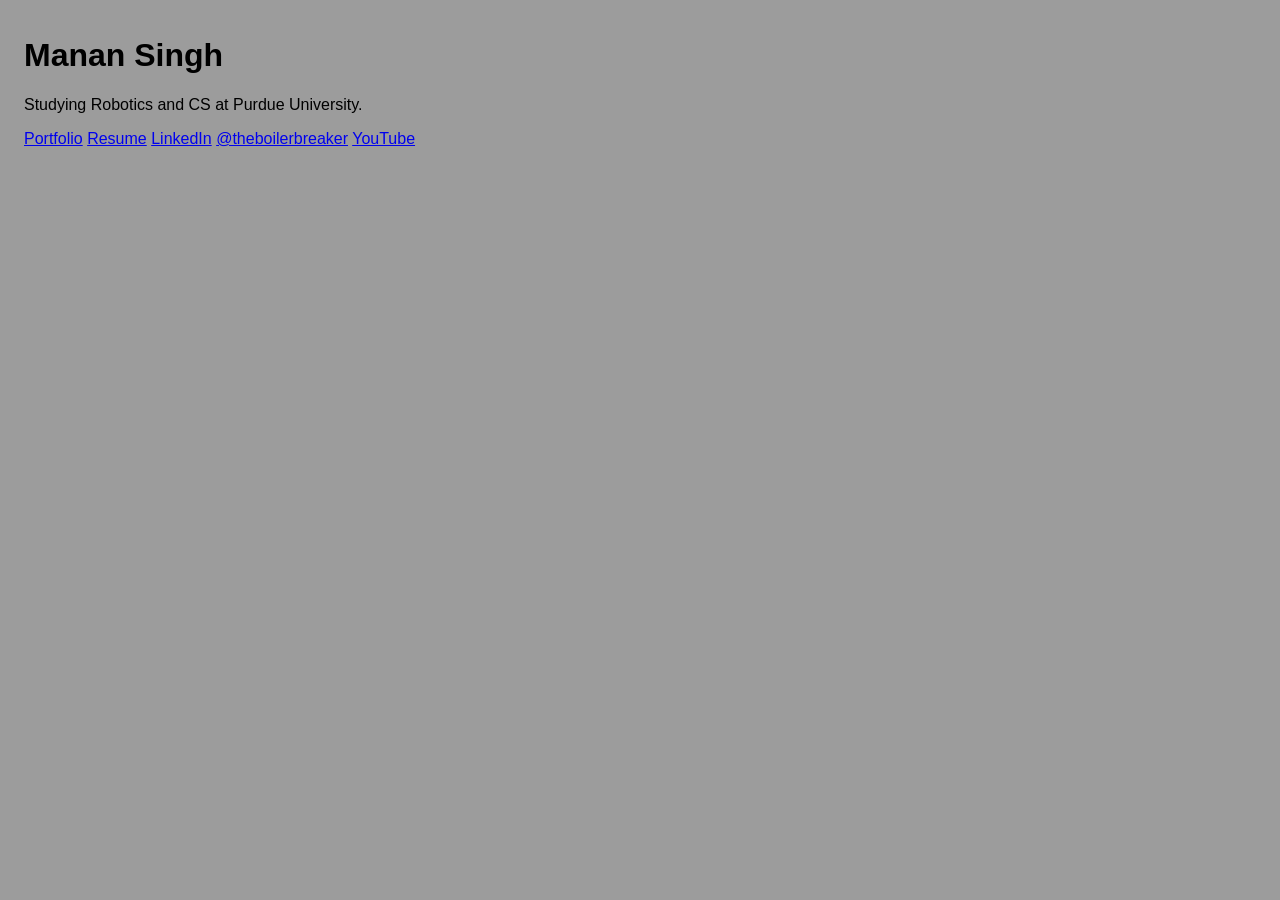
==== index.html @ 8501125b "add portfolio and resume" ====
<!DOCTYPE html>
<html>
<head>
    <link rel="stylesheet" href="styles.css">
</head>
<body>
 
<div class="pm-padding">
<h1>Manan Singh</h1>
<p>Studying Robotics and CS at Purdue University.</p>

<div>
    <a href="/files/portfolio.pdf">Portfolio</a>
    <a href="/files/resume.pdf">Resume</a>
    <a href="https://www.linkedin.com/in/manansingh18">LinkedIn</a>
    <a href="https://www.instagram.com/theboilerbreaker/">@theboilerbreaker</a>
    <a href="https://www.youtube.com/@phenom4n4n">YouTube</a>
</div>
</div>

</body>
</html>
---- styles.css ----
body{font-family: Verdana, Geneva, Tahoma, sans-serif; background-color: #9c9c9c;}
.pm-top{position:fixed;width:100%;z-index:1;top:0}
.pm-right{float: right!important;}
.pm-bar{width:100%;overflow:hidden}.pm-center .pm-bar{display:inline-block;width:auto}
.pm-bar .pm-bar-item{padding:8px 16px;float:left;width:auto;border:none;display:block;outline:0}
.pm-bar .pm-dropdown-hover,.pm-bar .pm-dropdown-click{position:static;float:left}
.pm-bar .pm-button{white-space:normal}
.pm-bar-block .pm-bar-item{width:100%;display:block;padding:8px 16px;text-align:left;border:none;white-space:normal;float:none;outline:0}
.pm-bar-block.pm-center .pm-bar-item{text-align:center}.pm-block{display:block;width:100%}
.pm-dark-gray{background-color: #515151}
.pm-padding-small{padding:4px 8px!important}.pm-padding{padding:8px 16px!important}.pm-padding-large{padding:12px 24px!important}
.pm-card,.pm-card-2{box-shadow:0 2px 5px 0 rgba(0,0,0,0.16),0 2px 10px 0 rgba(0,0,0,0.12)}
.pm-hide-small{display:none!important}.pm-mobile{display:block;width:100%!important}.pm-bar-item.pm-mobile,.pm-dropdown-hover.pm-mobile,.pm-dropdown-click.pm-mobile{text-align:center}
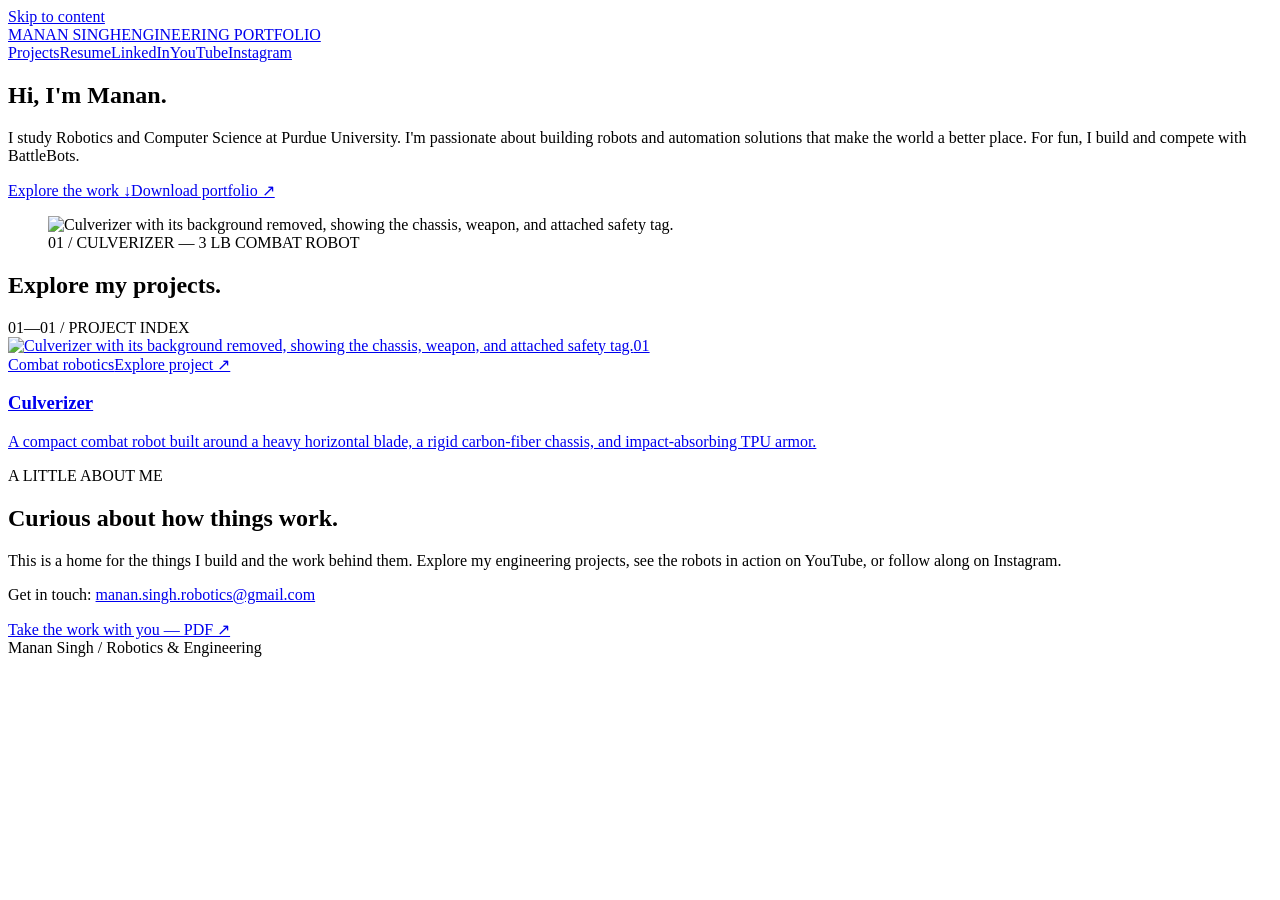
==== commit f1be6772: "update" ====
--- a/index.html
+++ b/index.html
@@ -1,22 +1 @@
-<!DOCTYPE html>
-<html>
-<head>
-    <link rel="stylesheet" href="styles.css">
-</head>
-<body>
- 
-<div class="pm-padding">
-<h1>Manan Singh</h1>
-<p>Studying Robotics and CS at Purdue University.</p>
-
-<div>
-    <a href="/files/portfolio.pdf">Portfolio</a>
-    <a href="/files/resume.pdf">Resume</a>
-    <a href="https://www.linkedin.com/in/manansingh18">LinkedIn</a>
-    <a href="https://www.instagram.com/theboilerbreaker/">@theboilerbreaker</a>
-    <a href="https://www.youtube.com/@phenom4n4n">YouTube</a>
-</div>
-</div>
-
-</body>
-</html>
+<!doctype html><html lang="en"><head><meta charset="utf-8"><meta name="viewport" content="width=device-width, initial-scale=1"><title>Home | Manan Singh</title><meta name="description" content="I study Robotics and Computer Science at Purdue University. I&#x27;m passionate about building robots and automation solutions that make the world a better place. For fun, I build and compete with BattleBots."><link rel="stylesheet" href="style.css"></head><body><a class="skip" href="#main">Skip to content</a><header><a class="wordmark" href="index.html">MANAN SINGH<span>ENGINEERING PORTFOLIO</span></a><nav aria-label="Main navigation"><a href="index.html#work">Projects</a><a href="documents/resume.pdf">Resume</a><a href="https://www.linkedin.com/in/manansingh18" target="_blank" rel="noopener noreferrer">LinkedIn</a><a href="https://www.youtube.com/@phenom4n4n" target="_blank" rel="noopener noreferrer">YouTube</a><a href="https://www.instagram.com/theboilerbreaker/" target="_blank" rel="noopener noreferrer">Instagram</a></nav></header><main id="main"><section class="hero"><div><h1>Hi, I&#x27;m Manan.</h1><p class="lead">I study Robotics and Computer Science at Purdue University. I&#x27;m passionate about building robots and automation solutions that make the world a better place. For fun, I build and compete with BattleBots.</p><a class="button" href="#work">Explore the work ↓</a><a class="text-link" href="portfolio.pdf">Download portfolio ↗</a></div><figure><img src="media/culverizer-photo-cutout.png" alt="Culverizer with its background removed, showing the chassis, weapon, and attached safety tag." loading="lazy"><figcaption>01 / CULVERIZER — 3 LB COMBAT ROBOT</figcaption></figure></section><section id="work"><div class="section-heading"><h2>Explore my projects.</h2><span>01—01 / PROJECT INDEX</span></div><div class="projects"><a class="project-card" href="culverizer.html"><div class="card-image"><img src="media/culverizer-photo-cutout.png" alt="Culverizer with its background removed, showing the chassis, weapon, and attached safety tag." loading="lazy"><span class="number">01</span></div><div class="card-meta"><span>Combat robotics</span><span>Explore project ↗</span></div><h3>Culverizer</h3><p>A compact combat robot built around a heavy horizontal blade, a rigid carbon-fiber chassis, and impact-absorbing TPU armor.</p></a></div></section><section class="closing"><p class="eyebrow">A LITTLE ABOUT ME</p><h2>Curious about how things work.</h2><p>This is a home for the things I build and the work behind them. Explore my engineering projects, see the robots in action on YouTube, or follow along on Instagram.</p><p>Get in touch: <a class="section-link" href="mailto:manan.singh.robotics@gmail.com">manan.singh.robotics@gmail.com</a></p><a class="text-link" href="portfolio.pdf">Take the work with you — PDF ↗</a></section></main><footer><span>Manan Singh / Robotics &amp; Engineering</span></footer></body></html>
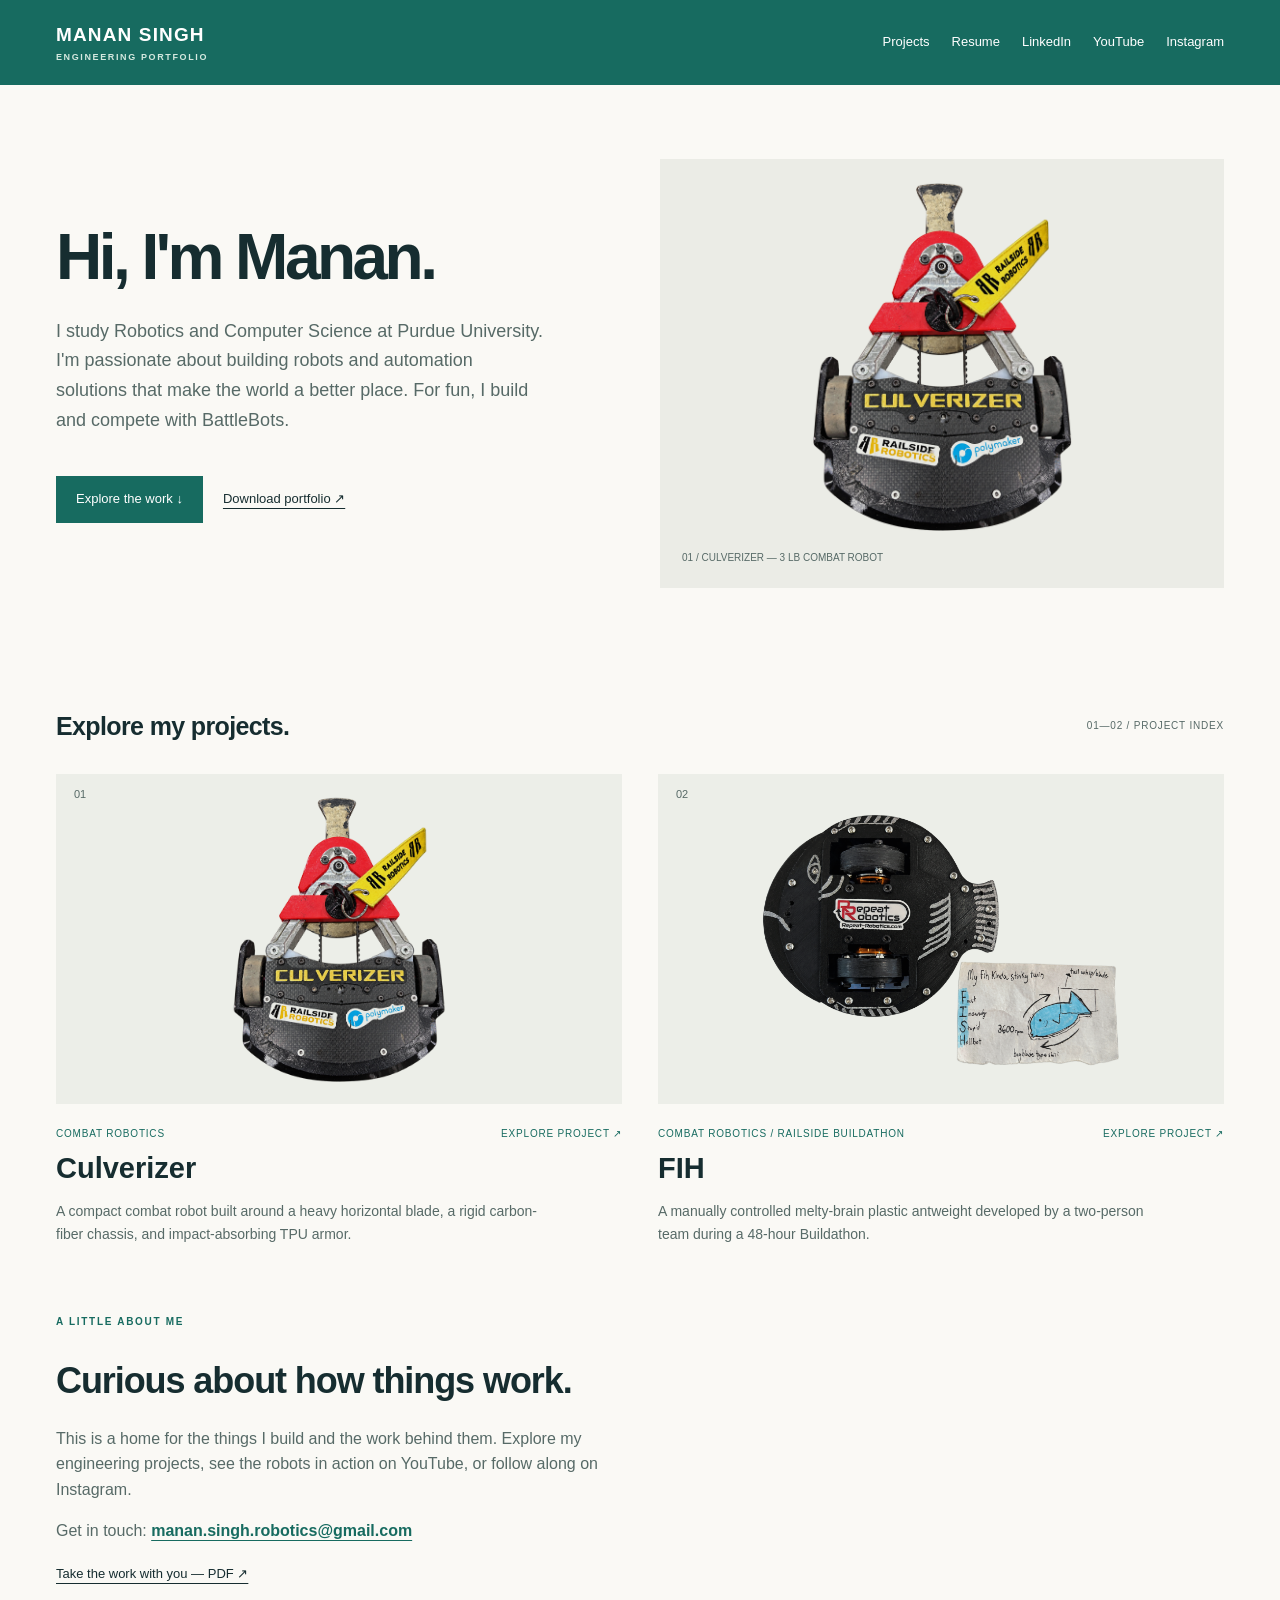
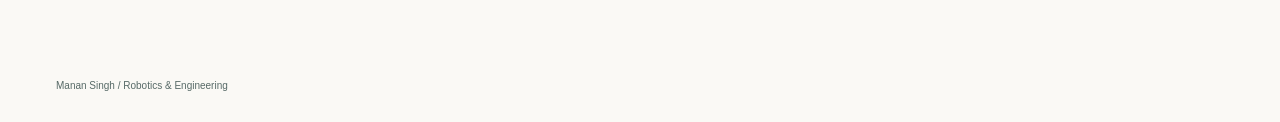
==== commit d06d97ab: "fih" ====
--- a/index.html
+++ b/index.html
@@ -1 +1 @@
-<!doctype html><html lang="en"><head><meta charset="utf-8"><meta name="viewport" content="width=device-width, initial-scale=1"><title>Home | Manan Singh</title><meta name="description" content="I study Robotics and Computer Science at Purdue University. I&#x27;m passionate about building robots and automation solutions that make the world a better place. For fun, I build and compete with BattleBots."><link rel="stylesheet" href="style.css"></head><body><a class="skip" href="#main">Skip to content</a><header><a class="wordmark" href="index.html">MANAN SINGH<span>ENGINEERING PORTFOLIO</span></a><nav aria-label="Main navigation"><a href="index.html#work">Projects</a><a href="documents/resume.pdf">Resume</a><a href="https://www.linkedin.com/in/manansingh18" target="_blank" rel="noopener noreferrer">LinkedIn</a><a href="https://www.youtube.com/@phenom4n4n" target="_blank" rel="noopener noreferrer">YouTube</a><a href="https://www.instagram.com/theboilerbreaker/" target="_blank" rel="noopener noreferrer">Instagram</a></nav></header><main id="main"><section class="hero"><div><h1>Hi, I&#x27;m Manan.</h1><p class="lead">I study Robotics and Computer Science at Purdue University. I&#x27;m passionate about building robots and automation solutions that make the world a better place. For fun, I build and compete with BattleBots.</p><a class="button" href="#work">Explore the work ↓</a><a class="text-link" href="portfolio.pdf">Download portfolio ↗</a></div><figure><img src="media/culverizer-photo-cutout.png" alt="Culverizer with its background removed, showing the chassis, weapon, and attached safety tag." loading="lazy"><figcaption>01 / CULVERIZER — 3 LB COMBAT ROBOT</figcaption></figure></section><section id="work"><div class="section-heading"><h2>Explore my projects.</h2><span>01—01 / PROJECT INDEX</span></div><div class="projects"><a class="project-card" href="culverizer.html"><div class="card-image"><img src="media/culverizer-photo-cutout.png" alt="Culverizer with its background removed, showing the chassis, weapon, and attached safety tag." loading="lazy"><span class="number">01</span></div><div class="card-meta"><span>Combat robotics</span><span>Explore project ↗</span></div><h3>Culverizer</h3><p>A compact combat robot built around a heavy horizontal blade, a rigid carbon-fiber chassis, and impact-absorbing TPU armor.</p></a></div></section><section class="closing"><p class="eyebrow">A LITTLE ABOUT ME</p><h2>Curious about how things work.</h2><p>This is a home for the things I build and the work behind them. Explore my engineering projects, see the robots in action on YouTube, or follow along on Instagram.</p><p>Get in touch: <a class="section-link" href="mailto:manan.singh.robotics@gmail.com">manan.singh.robotics@gmail.com</a></p><a class="text-link" href="portfolio.pdf">Take the work with you — PDF ↗</a></section></main><footer><span>Manan Singh / Robotics &amp; Engineering</span></footer></body></html>+<!doctype html><html lang="en"><head><meta charset="utf-8"><meta name="viewport" content="width=device-width, initial-scale=1"><title>Home | Manan Singh</title><meta name="description" content="I study Robotics and Computer Science at Purdue University. I&#x27;m passionate about building robots and automation solutions that make the world a better place. For fun, I build and compete with BattleBots."><link rel="stylesheet" href="style.css"></head><body><a class="skip" href="#main">Skip to content</a><header><a class="wordmark" href="index.html">MANAN SINGH<span>ENGINEERING PORTFOLIO</span></a><nav aria-label="Main navigation"><a href="index.html#work">Projects</a><a href="documents/resume.pdf">Resume</a><a href="https://www.linkedin.com/in/manansingh18" target="_blank" rel="noopener noreferrer">LinkedIn</a><a href="https://www.youtube.com/@phenom4n4n" target="_blank" rel="noopener noreferrer">YouTube</a><a href="https://www.instagram.com/theboilerbreaker/" target="_blank" rel="noopener noreferrer">Instagram</a></nav></header><main id="main"><section class="hero"><div><h1>Hi, I&#x27;m Manan.</h1><p class="lead">I study Robotics and Computer Science at Purdue University. I&#x27;m passionate about building robots and automation solutions that make the world a better place. For fun, I build and compete with BattleBots.</p><a class="button" href="#work">Explore the work ↓</a><a class="text-link" href="portfolio.pdf">Download portfolio ↗</a></div><figure><img src="media/culverizer-photo-cutout.png" alt="Culverizer with its background removed, showing the chassis, weapon, and attached safety tag." loading="lazy"><figcaption>01 / CULVERIZER — 3 LB COMBAT ROBOT</figcaption></figure></section><section id="work"><div class="section-heading"><h2>Explore my projects.</h2><span>01—02 / PROJECT INDEX</span></div><div class="projects"><a class="project-card" href="culverizer.html"><div class="card-image"><img src="media/culverizer-photo-cutout.png" alt="Culverizer with its background removed, showing the chassis, weapon, and attached safety tag." loading="lazy"><span class="number">01</span></div><div class="card-meta"><span>Combat robotics</span><span>Explore project ↗</span></div><h3>Culverizer</h3><p>A compact combat robot built around a heavy horizontal blade, a rigid carbon-fiber chassis, and impact-absorbing TPU armor.</p></a><a class="project-card" href="fih.html"><div class="card-image"><img src="media/fih-finished-cutout-draft.png" alt="FIH with its original fish concept sketch." loading="lazy"><span class="number">02</span></div><div class="card-meta"><span>Combat robotics / Railside Buildathon</span><span>Explore project ↗</span></div><h3>FIH</h3><p>A manually controlled melty-brain plastic antweight developed by a two-person team during a 48-hour Buildathon.</p></a></div></section><section class="closing"><p class="eyebrow">A LITTLE ABOUT ME</p><h2>Curious about how things work.</h2><p>This is a home for the things I build and the work behind them. Explore my engineering projects, see the robots in action on YouTube, or follow along on Instagram.</p><p>Get in touch: <a class="section-link" href="mailto:manan.singh.robotics@gmail.com">manan.singh.robotics@gmail.com</a></p><a class="text-link" href="portfolio.pdf">Take the work with you — PDF ↗</a></section></main><footer><span>Manan Singh / Robotics &amp; Engineering</span></footer></body></html>
--- a/style.css
+++ b/style.css
@@ -0,0 +1,84 @@
+
+:root{--ink:#162d30;--muted:#576a67;--paper:#faf9f5;--green:#176b60;--line:#d4ddd6}*{box-sizing:border-box}html{scroll-behavior:smooth}body{margin:0;background:var(--paper);color:var(--ink);font-family:Arial,Helvetica,sans-serif;line-height:1.6}a{color:inherit;text-decoration:none}a:focus-visible{outline:3px solid var(--green);outline-offset:5px}header,main,footer{max-width:1280px;margin:auto;padding-left:56px;padding-right:56px}header{display:flex;justify-content:space-between;align-items:center;padding-top:29px;padding-bottom:24px;border-bottom:1px solid var(--line)}.wordmark{font-size:19px;font-weight:800;letter-spacing:.06em}.wordmark span{display:block;font-size:9px;letter-spacing:.18em;color:var(--muted)}nav{display:flex;align-items:center;gap:30px;font-size:13px}.download{border:1px solid var(--line);padding:10px 16px}.hero{display:grid;grid-template-columns:1fr 1fr;align-items:center;gap:40px;padding:74px 0 90px}.eyebrow{font-size:10px;letter-spacing:.17em;font-weight:700;color:var(--green);margin:0 0 22px}h1{font-size:clamp(40px,5vw,68px);line-height:1.04;letter-spacing:-.055em;margin:0 0 26px;max-width:650px}.lead{font-size:18px;line-height:1.65;color:var(--muted);max-width:490px}.button{display:inline-block;background:var(--green);color:white;padding:13px 20px;font-size:13px;margin-top:23px}.text-link{display:inline-block;font-size:13px;text-decoration:underline;text-underline-offset:5px;margin-left:20px}.hero figure{margin:0;background:#ebece6;padding:22px}.hero img{width:100%;height:350px;object-fit:contain;mix-blend-mode:multiply}figcaption{font-size:10px;color:var(--muted);margin-top:12px}.section-heading{display:flex;justify-content:space-between;align-items:center;border-top:1px solid var(--line);padding:28px 0}.section-heading h2{font-size:25px;letter-spacing:-.025em;margin:0}.section-heading span{font-size:10px;color:var(--muted);letter-spacing:.08em}.projects{display:grid;grid-template-columns:1fr 1fr;gap:36px}.card-image{position:relative;background:#eceee8;height:330px;padding:22px;overflow:hidden}.card-image img{width:100%;height:100%;object-fit:contain;mix-blend-mode:multiply;transition:transform .25s}.project-card:hover img{transform:scale(1.035)}.number{position:absolute;left:18px;top:12px;font-size:11px;color:var(--muted)}.card-meta{display:flex;justify-content:space-between;font-size:10px;text-transform:uppercase;letter-spacing:.08em;margin-top:22px;color:var(--green)}h3{font-size:29px;line-height:1.2;margin:9px 0}.project-card p{font-size:14px;color:var(--muted);max-width:490px}.closing{margin-top:80px;border-top:1px solid var(--line);padding:48px 0 70px}.closing h2{font-size:36px;letter-spacing:-.03em;margin:0}.closing p:not(.eyebrow){color:var(--muted);max-width:560px}.closing .text-link{margin-left:0}footer{border-top:1px solid var(--line);display:flex;justify-content:space-between;gap:30px;padding-top:22px;padding-bottom:28px;font-size:10px;color:var(--muted)}.project-heading{padding:48px 0 25px}.project-heading>a{font-size:12px}.project-heading .eyebrow{margin-top:35px}.project-hero{height:440px;padding:24px;background:#eceee8}.project-hero img{width:100%;height:100%;object-fit:contain;mix-blend-mode:multiply}.metrics{display:grid;grid-template-columns:repeat(3,1fr);padding:30px 0;border-bottom:1px solid var(--line)}.metrics strong{display:block;font-size:32px;color:var(--green)}.metrics span{font-size:12px;color:var(--muted)}.story{display:grid;grid-template-columns:2fr 1fr;gap:90px;padding-top:30px}.story h2{font-size:22px;margin:24px 0 10px}.story p{font-size:15px;color:var(--muted)}.tag{display:inline-block;border:1px solid var(--line);padding:5px 10px;font-size:11px;margin:0 5px 7px 0}.note{border-top:1px solid var(--line);padding-top:20px;font-size:12px!important}.gallery{display:grid;grid-template-columns:1fr 1fr;gap:36px;margin-top:30px}.gallery figure{margin:0}.gallery img{width:100%;height:300px;object-fit:contain;background:#eceee8}.source{font-size:10px;color:var(--muted);margin:40px 0}.skip{position:absolute;left:10px;top:-100px;background:white;padding:10px;z-index:2}.skip:focus{top:5px}@media(max-width:760px){header,main,footer{padding-left:22px;padding-right:22px}nav{gap:12px;font-size:11px}.wordmark{font-size:14px}.wordmark span{font-size:7px}.hero{grid-template-columns:1fr;padding:45px 0;gap:32px}.hero img{height:280px}.projects,.story,.gallery{grid-template-columns:1fr;gap:25px}.section-heading{align-items:flex-start;gap:15px}.section-heading span{max-width:90px}.section-heading h2{font-size:23px}.card-image{height:280px}.text-link{margin-left:12px}.project-hero{height:290px}.metrics strong{font-size:24px}.metrics span{font-size:10px}.story{padding-top:10px}footer{flex-direction:column;gap:8px}.closing{margin-top:45px}.gallery img{height:260px}}@media(prefers-reduced-motion:reduce){html{scroll-behavior:auto}.card-image img{transition:none}}
+
+/* Personal site navigation: wrap cleanly on small screens. */
+header{gap:24px}nav{flex-wrap:wrap;justify-content:flex-end;gap:22px}nav a{white-space:nowrap}nav a:hover{color:var(--green);text-decoration:underline;text-underline-offset:5px}@media(max-width:760px){header{align-items:flex-start;flex-direction:column;gap:18px}nav{justify-content:flex-start;gap:12px 22px;width:100%}}
+
+/* Combat robot template: image left, competition facts right. */
+.robot-overview{display:grid;grid-template-columns:minmax(0,1.5fr) minmax(260px,1fr);gap:52px;align-items:center;padding-bottom:30px;border-bottom:1px solid var(--line)}
+.robot-overview figure{margin:0}.robot-image{height:390px;background:#eceee8;padding:24px}.robot-image img{width:100%;height:100%;object-fit:contain;mix-blend-mode:multiply}.robot-facts dl{margin:0}.robot-facts dl>div{padding:17px 0;border-bottom:1px solid var(--line)}.robot-facts dt{font-size:11px;color:var(--muted);text-transform:uppercase;letter-spacing:.1em}.robot-facts dd{font-size:24px;font-weight:700;line-height:1.3;margin:7px 0 0}.robot-facts .eyebrow{margin-bottom:5px}.project-role{padding-bottom:15px;border-bottom:1px solid var(--line)}
+/* Keep the title compact and align every combat robot overview to one height. */
+.project-heading{padding:28px 0 30px}
+.project-heading>a{display:inline-block}
+.project-heading .eyebrow{margin:20px 0 12px}
+.project-heading h1{margin-bottom:0}
+.robot-overview{--overview-height:440px;align-items:start}
+.robot-overview>figure{min-width:0}
+.robot-image{height:var(--overview-height)}
+.robot-facts{height:var(--overview-height);display:flex;flex-direction:column;min-width:0}
+.robot-facts .eyebrow{flex:none;margin:0 0 10px}
+.robot-facts dl{flex:1;min-height:0;display:grid;grid-auto-rows:minmax(0,1fr);overflow:auto}
+.robot-facts dl>div{padding:10px 0;display:flex;flex-direction:column;justify-content:center;min-width:0}
+.robot-facts dd{font-size:clamp(18px,1.75vw,24px);overflow-wrap:anywhere;margin-top:5px}
+@media(max-width:760px){
+  .project-heading{padding:24px 0}
+  .project-heading .eyebrow{margin-top:16px}
+  .robot-overview{--overview-height:360px;grid-template-columns:1fr;gap:24px}
+  .robot-facts dd{font-size:20px}
+  .robot-facts dl>div{padding:8px 0}
+}
+
+/* Narrative sections pair text with an image, stacking on smaller screens. */
+.story{display:block}
+.story>aside{margin-top:30px;padding-top:20px;border-top:1px solid var(--line)}
+.project-role{padding:0 0 24px}
+.project-section{display:grid;grid-template-columns:minmax(0,1fr) minmax(0,1fr);gap:52px;align-items:center;padding:36px 0;border-bottom:1px solid var(--line)}
+.project-section h2{margin:0 0 16px}
+.project-section p{margin:0 0 16px;line-height:1.8}
+.project-section b{color:var(--ink);font-weight:700}
+.project-section figure{margin:0;background:#fff;padding:18px}
+.project-section img{display:block;width:100%;height:360px;object-fit:contain}
+.section-image-slot{height:300px;border:1px dashed var(--line);background:#f0f1eb;display:flex;align-items:center;justify-content:center;flex-direction:column;color:var(--muted);gap:8px}
+.section-image-slot span{font-size:14px}.section-image-slot small{font-size:11px}
+@media(max-width:760px){.project-section{grid-template-columns:1fr;gap:22px;padding:28px 0}.project-section img{height:290px}.section-image-slot{height:240px}}
+
+/* Group role and skills together; use whitespace rather than divider rules. */
+.role-skills{display:grid;grid-template-columns:minmax(0,1fr) minmax(0,1fr);gap:52px;align-items:start;padding:12px 0 20px}
+.role-skills h2{margin:0 0 14px}.role-skills .project-role{padding:0}
+header,footer,.section-heading,.closing,.robot-overview,.robot-facts dl>div,.project-role,.project-section,.metrics,.note,.story>aside{border:0}
+@media(max-width:760px){.role-skills{grid-template-columns:1fr;gap:24px}}
+
+/* This illustration takes its height from the adjacent text, not the image. */
+.project-section figure.text-height-image{position:relative;align-self:stretch;min-height:0;padding:0;background:transparent}
+.project-section figure.text-height-image img{position:absolute;inset:0;width:100%;height:100%;object-fit:contain}
+@media(max-width:760px){.project-section figure.text-height-image{height:auto}.project-section figure.text-height-image img{position:static;height:auto;max-height:320px}}
+
+/* Multiple illustrations share the space beside a project section. */
+.project-section figure:not(.text-height-image):has(img + img){display:grid;grid-template-columns:1fr 1fr;gap:12px;align-items:center;background:transparent;padding:0}
+.project-section figure:not(.text-height-image):has(img + img) img{height:240px;object-fit:contain}
+@media(max-width:760px){.project-section figure:not(.text-height-image):has(img + img) img{height:170px}}
+.section-link{color:var(--green);font-weight:700;text-decoration:underline;text-underline-offset:4px}
+.gallery-section{padding-top:42px}.gallery-section h2{font-size:26px;letter-spacing:-.025em;margin:0}.gallery-section .gallery{margin-top:24px}.gallery-section img{object-fit:contain}.gallery-section figcaption{font-size:12px;line-height:1.5}
+
+/* Full-width site header and compact project spacing. */
+body>header{max-width:none;margin:0;padding:20px max(56px,calc((100% - 1168px)/2));background:#176b60;color:#fff}
+body>header .wordmark span{color:#d4e8df}
+body>header nav a:hover{color:#fff;text-decoration-color:#fff}
+.project-heading{padding-top:12px}
+.robot-overview{padding-bottom:10px}
+.story{padding-top:10px}
+.role-skills{padding-top:0;padding-bottom:8px}
+.project-section{padding-top:24px;padding-bottom:24px}
+@media(max-width:760px){body>header{padding:16px 22px}.project-heading{padding-top:12px}.project-section{padding-top:20px;padding-bottom:20px}}
+
+/* Compact project heading and edge-to-edge project photography. */
+.project-heading{padding-bottom:12px}
+.project-heading .eyebrow{margin-top:8px;margin-bottom:8px}
+.project-section figure:not(.text-height-image){background:transparent;padding:0}
+.project-section figure:not(.text-height-image) img{background:transparent}
+.gallery-section .gallery img{display:block;width:100%;height:auto;aspect-ratio:4 / 3;object-fit:cover;background:transparent}
+@media(max-width:760px){.project-heading{padding-bottom:12px}.project-heading .eyebrow{margin-top:8px}}
+.closing{margin-top:30px;padding-top:25px}
+@media(max-width:760px){.closing{margin-top:25px;padding-top:20px}}
+.project-section.no-image{grid-template-columns:minmax(0,1fr)}
+.project-section.no-image>div{max-width:740px}
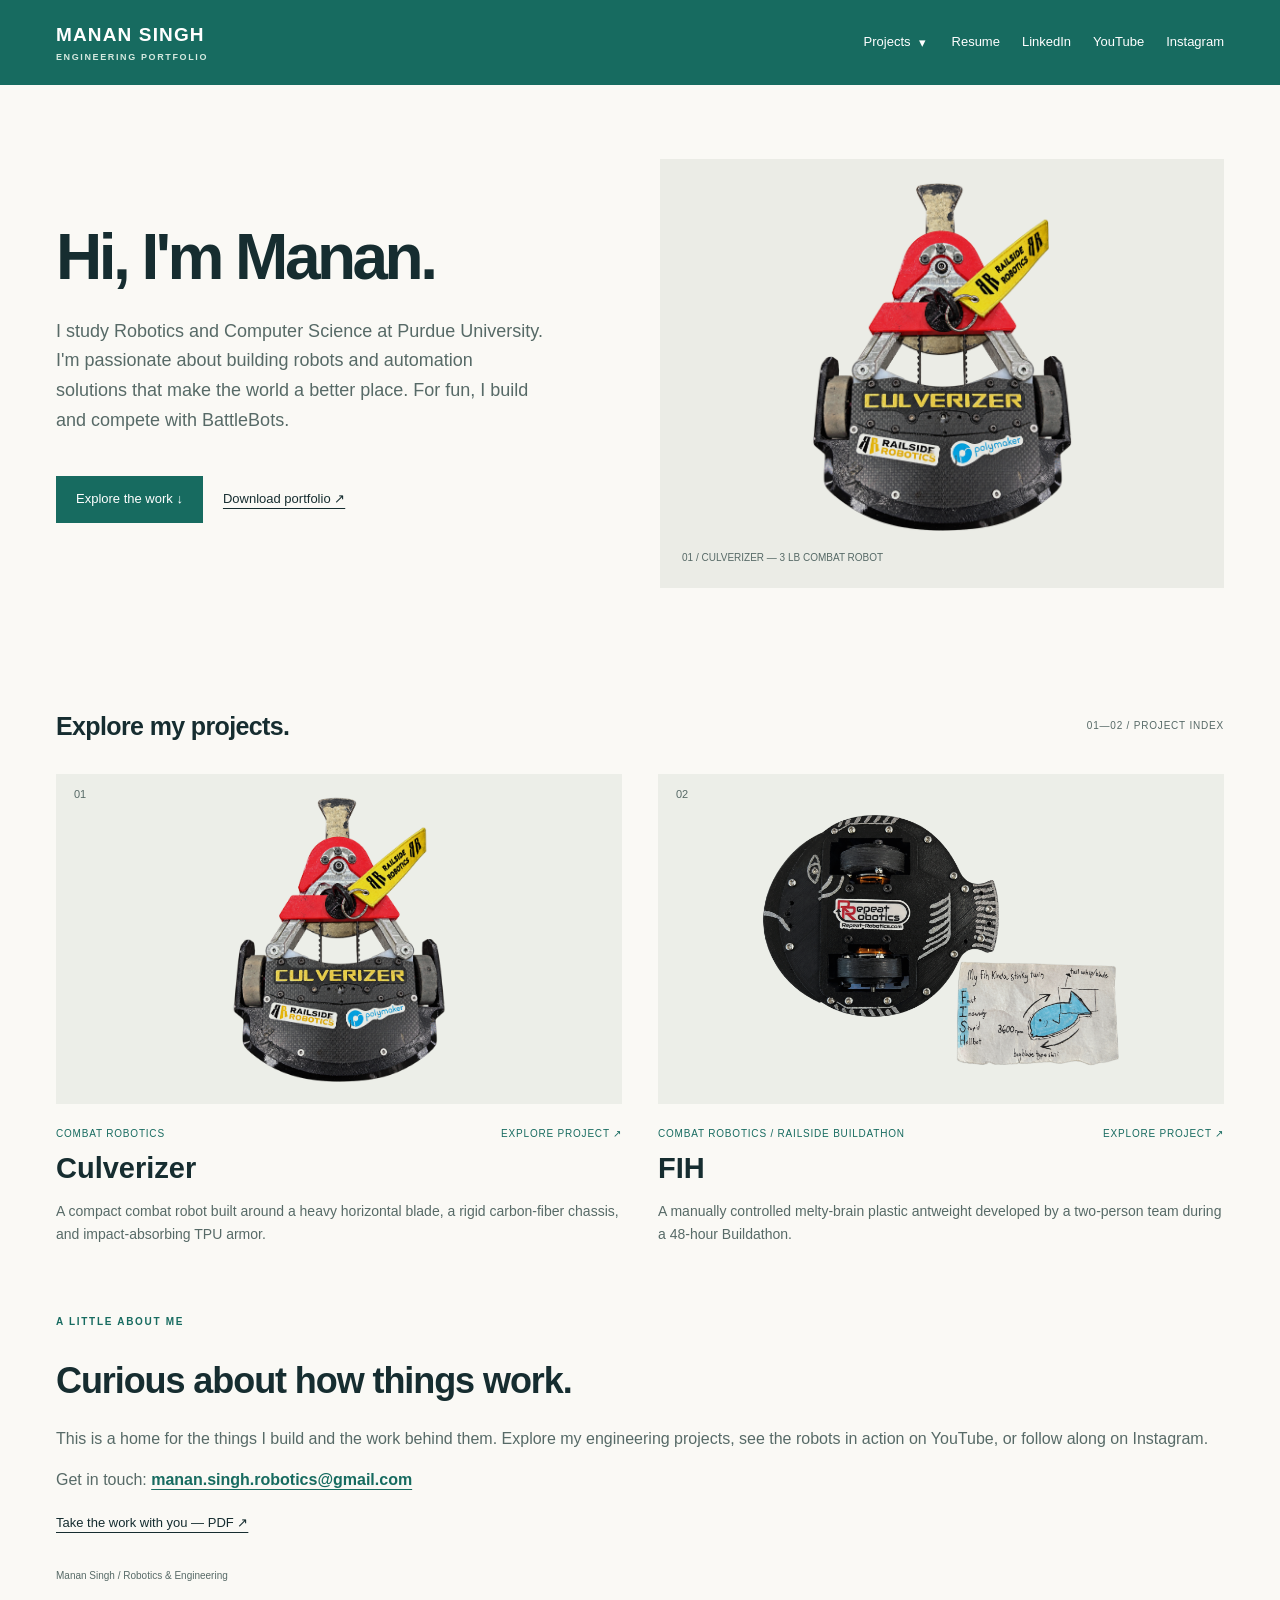
==== commit 8185cf14: "fih updates" ====
--- a/index.html
+++ b/index.html
@@ -1 +1 @@
-<!doctype html><html lang="en"><head><meta charset="utf-8"><meta name="viewport" content="width=device-width, initial-scale=1"><title>Home | Manan Singh</title><meta name="description" content="I study Robotics and Computer Science at Purdue University. I&#x27;m passionate about building robots and automation solutions that make the world a better place. For fun, I build and compete with BattleBots."><link rel="stylesheet" href="style.css"></head><body><a class="skip" href="#main">Skip to content</a><header><a class="wordmark" href="index.html">MANAN SINGH<span>ENGINEERING PORTFOLIO</span></a><nav aria-label="Main navigation"><a href="index.html#work">Projects</a><a href="documents/resume.pdf">Resume</a><a href="https://www.linkedin.com/in/manansingh18" target="_blank" rel="noopener noreferrer">LinkedIn</a><a href="https://www.youtube.com/@phenom4n4n" target="_blank" rel="noopener noreferrer">YouTube</a><a href="https://www.instagram.com/theboilerbreaker/" target="_blank" rel="noopener noreferrer">Instagram</a></nav></header><main id="main"><section class="hero"><div><h1>Hi, I&#x27;m Manan.</h1><p class="lead">I study Robotics and Computer Science at Purdue University. I&#x27;m passionate about building robots and automation solutions that make the world a better place. For fun, I build and compete with BattleBots.</p><a class="button" href="#work">Explore the work ↓</a><a class="text-link" href="portfolio.pdf">Download portfolio ↗</a></div><figure><img src="media/culverizer-photo-cutout.png" alt="Culverizer with its background removed, showing the chassis, weapon, and attached safety tag." loading="lazy"><figcaption>01 / CULVERIZER — 3 LB COMBAT ROBOT</figcaption></figure></section><section id="work"><div class="section-heading"><h2>Explore my projects.</h2><span>01—02 / PROJECT INDEX</span></div><div class="projects"><a class="project-card" href="culverizer.html"><div class="card-image"><img src="media/culverizer-photo-cutout.png" alt="Culverizer with its background removed, showing the chassis, weapon, and attached safety tag." loading="lazy"><span class="number">01</span></div><div class="card-meta"><span>Combat robotics</span><span>Explore project ↗</span></div><h3>Culverizer</h3><p>A compact combat robot built around a heavy horizontal blade, a rigid carbon-fiber chassis, and impact-absorbing TPU armor.</p></a><a class="project-card" href="fih.html"><div class="card-image"><img src="media/fih-finished-cutout-draft.png" alt="FIH with its original fish concept sketch." loading="lazy"><span class="number">02</span></div><div class="card-meta"><span>Combat robotics / Railside Buildathon</span><span>Explore project ↗</span></div><h3>FIH</h3><p>A manually controlled melty-brain plastic antweight developed by a two-person team during a 48-hour Buildathon.</p></a></div></section><section class="closing"><p class="eyebrow">A LITTLE ABOUT ME</p><h2>Curious about how things work.</h2><p>This is a home for the things I build and the work behind them. Explore my engineering projects, see the robots in action on YouTube, or follow along on Instagram.</p><p>Get in touch: <a class="section-link" href="mailto:manan.singh.robotics@gmail.com">manan.singh.robotics@gmail.com</a></p><a class="text-link" href="portfolio.pdf">Take the work with you — PDF ↗</a></section></main><footer><span>Manan Singh / Robotics &amp; Engineering</span></footer></body></html>+<!doctype html><html lang="en"><head><meta charset="utf-8"><meta name="viewport" content="width=device-width, initial-scale=1"><title>Home | Manan Singh</title><meta name="description" content="I study Robotics and Computer Science at Purdue University. I&#x27;m passionate about building robots and automation solutions that make the world a better place. For fun, I build and compete with BattleBots."><meta property="og:type" content="website"><meta property="og:title" content="Home | Manan Singh"><meta property="og:description" content="I study Robotics and Computer Science at Purdue University. I&#x27;m passionate about building robots and automation solutions that make the world a better place. For fun, I build and compete with BattleBots."><meta name="twitter:title" content="Home | Manan Singh"><meta name="twitter:description" content="I study Robotics and Computer Science at Purdue University. I&#x27;m passionate about building robots and automation solutions that make the world a better place. For fun, I build and compete with BattleBots."><meta name="twitter:card" content="summary"><link rel="stylesheet" href="style.css"></head><body><a class="skip" href="#main">Skip to content</a><header><a class="wordmark" href="index.html">MANAN SINGH<span>ENGINEERING PORTFOLIO</span></a><nav aria-label="Main navigation"><div class="projects-nav"><a href="index.html#work">Projects</a><details><summary aria-label="Show project categories">▾</summary></details><div class="projects-menu"><a href="combat-robotics.html">Combat Robotics</a></div></div><a href="documents/resume.pdf">Resume</a><a href="https://www.linkedin.com/in/manansingh18" target="_blank" rel="noopener noreferrer">LinkedIn</a><a href="https://www.youtube.com/@phenom4n4n" target="_blank" rel="noopener noreferrer">YouTube</a><a href="https://www.instagram.com/theboilerbreaker/" target="_blank" rel="noopener noreferrer">Instagram</a></nav></header><main id="main"><section class="hero"><div><h1>Hi, I&#x27;m Manan.</h1><p class="lead">I study Robotics and Computer Science at Purdue University. I&#x27;m passionate about building robots and automation solutions that make the world a better place. For fun, I build and compete with BattleBots.</p><a class="button" href="#work">Explore the work ↓</a><a class="text-link" href="portfolio.pdf">Download portfolio ↗</a></div><figure><img src="media/culverizer-photo-cutout.png" alt="Culverizer with its background removed, showing the chassis, weapon, and attached safety tag." loading="lazy"><figcaption>01 / CULVERIZER — 3 LB COMBAT ROBOT</figcaption></figure></section><section id="work"><div class="section-heading"><h2>Explore my projects.</h2><span>01—02 / PROJECT INDEX</span></div><div class="projects"><a class="project-card" href="culverizer.html"><div class="card-image"><img src="media/culverizer-photo-cutout.png" alt="Culverizer with its background removed, showing the chassis, weapon, and attached safety tag." loading="lazy"><span class="number">01</span></div><div class="card-meta"><span>Combat robotics</span><span>Explore project ↗</span></div><h3>Culverizer</h3><p>A compact combat robot built around a heavy horizontal blade, a rigid carbon-fiber chassis, and impact-absorbing TPU armor.</p></a><a class="project-card" href="fih.html"><div class="card-image"><img src="media/fih-finished-cutout-draft.png" alt="FIH with its original fish concept sketch." loading="lazy"><span class="number">02</span></div><div class="card-meta"><span>Combat robotics / Railside Buildathon</span><span>Explore project ↗</span></div><h3>FIH</h3><p>A manually controlled melty-brain plastic antweight developed by a two-person team during a 48-hour Buildathon.</p></a></div></section><section class="closing"><p class="eyebrow">A LITTLE ABOUT ME</p><h2>Curious about how things work.</h2><p>This is a home for the things I build and the work behind them. Explore my engineering projects, see the robots in action on YouTube, or follow along on Instagram.</p><p>Get in touch: <a class="section-link" href="mailto:manan.singh.robotics@gmail.com">manan.singh.robotics@gmail.com</a></p><a class="text-link" href="portfolio.pdf">Take the work with you — PDF ↗</a></section></main><footer><span>Manan Singh / Robotics &amp; Engineering</span></footer></body></html>
--- a/style.css
+++ b/style.css
@@ -82,3 +82,66 @@
 @media(max-width:760px){.closing{margin-top:25px;padding-top:20px}}
 .project-section.no-image{grid-template-columns:minmax(0,1fr)}
 .project-section.no-image>div{max-width:740px}
+
+/* Project category menu works on hover, keyboard focus, and touch. */
+.projects-nav{position:relative;display:flex;align-items:center;gap:4px}
+.projects-nav details{position:static}
+.projects-nav summary{list-style:none;cursor:pointer;padding:4px;line-height:1}
+.projects-nav summary::-webkit-details-marker{display:none}
+.projects-nav summary:focus-visible{outline:2px solid white;outline-offset:3px}
+.projects-menu{display:none;position:absolute;top:100%;left:-14px;min-width:190px;padding:8px;background:#12564d;z-index:10;box-shadow:0 8px 20px #102e2b30}
+.projects-menu a{display:block;padding:10px 12px;color:#fff}
+.projects-nav:hover .projects-menu,.projects-nav:focus-within .projects-menu,.projects-nav details[open] .projects-menu{display:block}
+.category-projects{padding:10px 0 70px}
+.projects-nav details[open] + .projects-menu{display:block}
+
+/* Align project navigation and section label across the same row. */
+.project-heading{display:grid;grid-template-columns:minmax(0,1fr) minmax(0,1fr);align-items:center;column-gap:20px;row-gap:10px}
+.project-heading>a{justify-self:start}
+.project-heading>.eyebrow{justify-self:end;text-align:right;margin:0}
+.project-heading>h1,.project-heading>.lead,.project-heading>p:not(.eyebrow){grid-column:1 / -1}
+.project-heading>.lead{max-width:none}
+.closing p:not(.eyebrow){max-width:none}
+
+/* Expand the header itself for the project category menu. */
+.project-card p{max-width:none}
+body>header{position:relative;transition:padding-bottom .18s ease}
+body>header:has(.projects-nav:hover),body>header:has(.projects-nav:focus-within),body>header:has(.projects-nav details[open]){padding-bottom:68px}
+.projects-menu{top:calc(100% + 20px);left:0;min-width:180px;padding:0;background:transparent;box-shadow:none}
+.projects-menu a{padding:8px 0;color:#fff}
+@media(max-width:760px){body>header:has(.projects-nav:hover),body>header:has(.projects-nav:focus-within),body>header:has(.projects-nav details[open]){padding-bottom:65px}.projects-menu{top:calc(100% + 12px)}}
+@media(prefers-reduced-motion:reduce){body>header{transition:none}}
+.projects-nav::after{content:"";position:absolute;left:0;top:100%;width:180px;height:20px}
+
+/* Project image viewer */
+.image-expand{display:block;width:100%;height:100%;padding:0;border:0;background:transparent;cursor:zoom-in}
+.image-expand:focus-visible{outline:3px solid var(--green);outline-offset:4px}
+.project-section figure.text-height-image .image-expand{position:absolute;inset:0}
+.project-section figure.text-height-image .image-expand img{position:static}
+.image-viewer{position:fixed;max-width:none;max-height:none;width:100%;height:100%;padding:32px;border:0;background:transparent;overflow:auto;color:#fff}
+.image-viewer::backdrop{background:rgba(4,15,16,.88)}
+.image-viewer[open]{display:flex;justify-content:center;align-items:center}
+.image-viewer figure{margin:auto;display:flex;flex-direction:column;align-items:center;max-width:min(95vw,1400px)}
+.image-viewer figure img{display:block;max-width:100%;max-height:80vh;width:auto;height:auto;object-fit:contain}
+.image-viewer figcaption{margin-top:14px;color:#fff;font-size:14px;text-align:center}
+.image-viewer figcaption[hidden]{display:none}
+.image-viewer-close{position:fixed;top:16px;right:22px;border:0;background:transparent;color:#fff;font-size:38px;line-height:1;cursor:pointer;z-index:1}
+.image-viewer-close:focus-visible{outline:2px solid #fff;outline-offset:4px}
+@media(max-width:760px){.project-section figure.text-height-image .image-expand{position:static;height:auto}.image-viewer{padding:48px 16px 20px}.image-viewer figure img{max-height:75vh}}
+.projects-nav::after{width:100%}
+.project-section figure:has(.image-expand + .image-expand){display:grid;grid-template-columns:1fr 1fr;gap:12px;align-items:center;background:transparent;padding:0}
+.project-section figure:has(.image-expand + .image-expand) .image-expand{height:240px}
+.project-section figure:has(.image-expand + .image-expand) img{height:100%;object-fit:contain}
+@media(max-width:760px){.project-section figure:has(.image-expand + .image-expand) .image-expand{height:170px}}
+body.image-viewer-open{overflow:hidden}
+.image-viewer figure img{transform-origin:center center;will-change:transform}
+.image-viewer figure{overflow:visible}
+/* Gallery buttons follow the image height so captions remain in normal flow. */
+.gallery-section .image-expand{height:auto;aspect-ratio:4 / 3}
+.gallery-section .image-expand img{height:100%;aspect-ratio:auto}
+.gallery-section figcaption{margin-top:10px}
+.gallery-section{padding-bottom:48px}
+.gallery-section{padding-bottom:12px}
+@media (prefers-reduced-motion: no-preference){.image-viewer figure img{transition:transform 120ms ease-out}}
+/* Keep the final content-to-footer spacing consistent on every page. */
+.closing,.category-projects,.gallery-section{padding-bottom:12px}
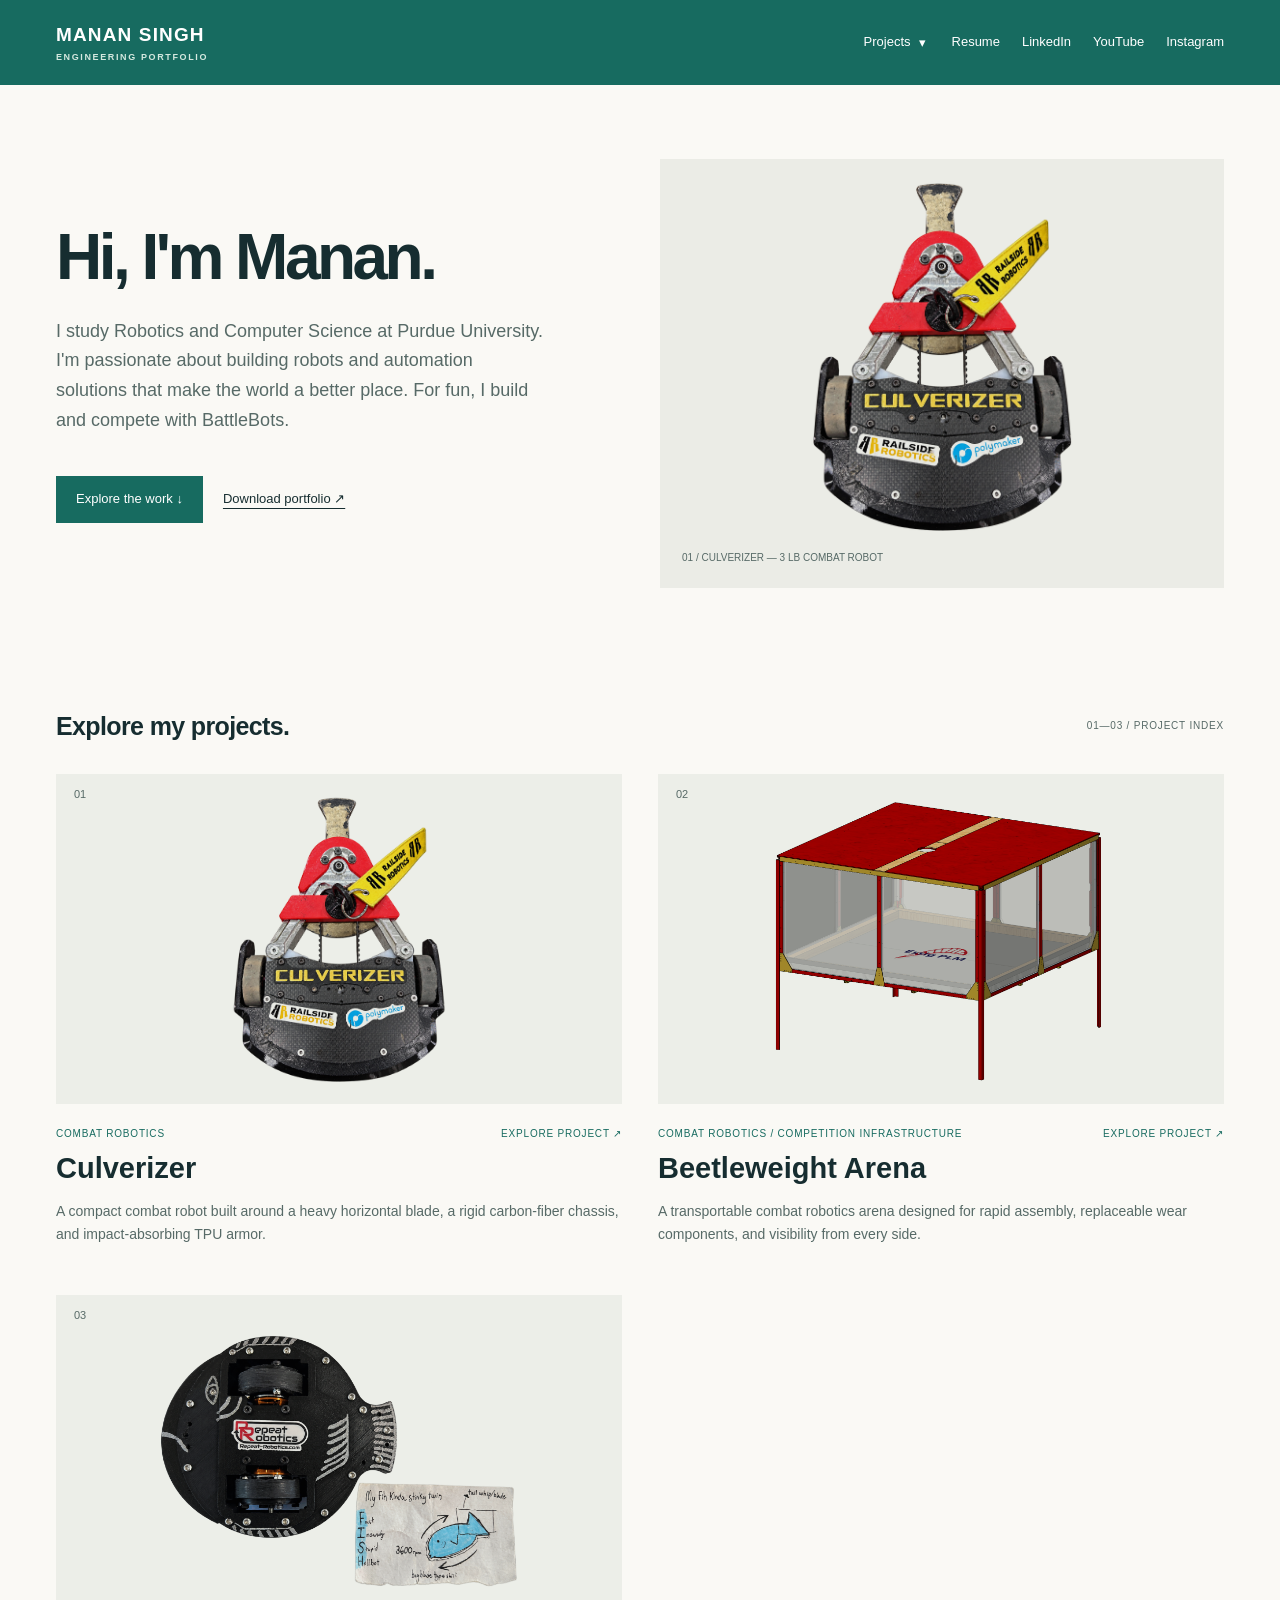
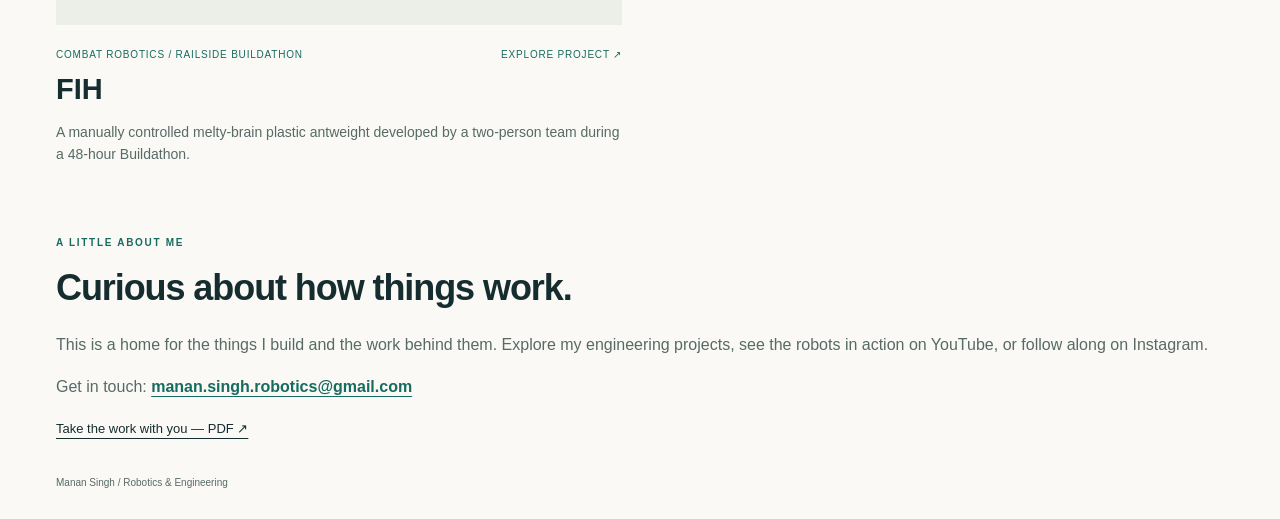
==== commit 22f04c3a: "add arena" ====
--- a/index.html
+++ b/index.html
@@ -1 +1 @@
-<!doctype html><html lang="en"><head><meta charset="utf-8"><meta name="viewport" content="width=device-width, initial-scale=1"><title>Home | Manan Singh</title><meta name="description" content="I study Robotics and Computer Science at Purdue University. I&#x27;m passionate about building robots and automation solutions that make the world a better place. For fun, I build and compete with BattleBots."><meta property="og:type" content="website"><meta property="og:title" content="Home | Manan Singh"><meta property="og:description" content="I study Robotics and Computer Science at Purdue University. I&#x27;m passionate about building robots and automation solutions that make the world a better place. For fun, I build and compete with BattleBots."><meta name="twitter:title" content="Home | Manan Singh"><meta name="twitter:description" content="I study Robotics and Computer Science at Purdue University. I&#x27;m passionate about building robots and automation solutions that make the world a better place. For fun, I build and compete with BattleBots."><meta name="twitter:card" content="summary"><link rel="stylesheet" href="style.css"></head><body><a class="skip" href="#main">Skip to content</a><header><a class="wordmark" href="index.html">MANAN SINGH<span>ENGINEERING PORTFOLIO</span></a><nav aria-label="Main navigation"><div class="projects-nav"><a href="index.html#work">Projects</a><details><summary aria-label="Show project categories">▾</summary></details><div class="projects-menu"><a href="combat-robotics.html">Combat Robotics</a></div></div><a href="documents/resume.pdf">Resume</a><a href="https://www.linkedin.com/in/manansingh18" target="_blank" rel="noopener noreferrer">LinkedIn</a><a href="https://www.youtube.com/@phenom4n4n" target="_blank" rel="noopener noreferrer">YouTube</a><a href="https://www.instagram.com/theboilerbreaker/" target="_blank" rel="noopener noreferrer">Instagram</a></nav></header><main id="main"><section class="hero"><div><h1>Hi, I&#x27;m Manan.</h1><p class="lead">I study Robotics and Computer Science at Purdue University. I&#x27;m passionate about building robots and automation solutions that make the world a better place. For fun, I build and compete with BattleBots.</p><a class="button" href="#work">Explore the work ↓</a><a class="text-link" href="portfolio.pdf">Download portfolio ↗</a></div><figure><img src="media/culverizer-photo-cutout.png" alt="Culverizer with its background removed, showing the chassis, weapon, and attached safety tag." loading="lazy"><figcaption>01 / CULVERIZER — 3 LB COMBAT ROBOT</figcaption></figure></section><section id="work"><div class="section-heading"><h2>Explore my projects.</h2><span>01—02 / PROJECT INDEX</span></div><div class="projects"><a class="project-card" href="culverizer.html"><div class="card-image"><img src="media/culverizer-photo-cutout.png" alt="Culverizer with its background removed, showing the chassis, weapon, and attached safety tag." loading="lazy"><span class="number">01</span></div><div class="card-meta"><span>Combat robotics</span><span>Explore project ↗</span></div><h3>Culverizer</h3><p>A compact combat robot built around a heavy horizontal blade, a rigid carbon-fiber chassis, and impact-absorbing TPU armor.</p></a><a class="project-card" href="fih.html"><div class="card-image"><img src="media/fih-finished-cutout-draft.png" alt="FIH with its original fish concept sketch." loading="lazy"><span class="number">02</span></div><div class="card-meta"><span>Combat robotics / Railside Buildathon</span><span>Explore project ↗</span></div><h3>FIH</h3><p>A manually controlled melty-brain plastic antweight developed by a two-person team during a 48-hour Buildathon.</p></a></div></section><section class="closing"><p class="eyebrow">A LITTLE ABOUT ME</p><h2>Curious about how things work.</h2><p>This is a home for the things I build and the work behind them. Explore my engineering projects, see the robots in action on YouTube, or follow along on Instagram.</p><p>Get in touch: <a class="section-link" href="mailto:manan.singh.robotics@gmail.com">manan.singh.robotics@gmail.com</a></p><a class="text-link" href="portfolio.pdf">Take the work with you — PDF ↗</a></section></main><footer><span>Manan Singh / Robotics &amp; Engineering</span></footer></body></html>+<!doctype html><html lang="en"><head><meta charset="utf-8"><meta name="viewport" content="width=device-width, initial-scale=1"><title>Home | Manan Singh</title><meta name="description" content="I study Robotics and Computer Science at Purdue University. I&#x27;m passionate about building robots and automation solutions that make the world a better place. For fun, I build and compete with BattleBots."><meta property="og:type" content="website"><meta property="og:title" content="Home | Manan Singh"><meta property="og:description" content="I study Robotics and Computer Science at Purdue University. I&#x27;m passionate about building robots and automation solutions that make the world a better place. For fun, I build and compete with BattleBots."><meta name="twitter:title" content="Home | Manan Singh"><meta name="twitter:description" content="I study Robotics and Computer Science at Purdue University. I&#x27;m passionate about building robots and automation solutions that make the world a better place. For fun, I build and compete with BattleBots."><meta name="twitter:card" content="summary"><link rel="stylesheet" href="style.css"></head><body><a class="skip" href="#main">Skip to content</a><header><a class="wordmark" href="index.html">MANAN SINGH<span>ENGINEERING PORTFOLIO</span></a><nav aria-label="Main navigation"><div class="projects-nav"><a href="index.html#work">Projects</a><details><summary aria-label="Show project categories">▾</summary></details><div class="projects-menu"><a href="combat-robotics.html">Combat Robotics</a></div></div><a href="documents/resume.pdf">Resume</a><a href="https://www.linkedin.com/in/manansingh18" target="_blank" rel="noopener noreferrer">LinkedIn</a><a href="https://www.youtube.com/@phenom4n4n" target="_blank" rel="noopener noreferrer">YouTube</a><a href="https://www.instagram.com/theboilerbreaker/" target="_blank" rel="noopener noreferrer">Instagram</a></nav></header><main id="main"><section class="hero"><div><h1>Hi, I&#x27;m Manan.</h1><p class="lead">I study Robotics and Computer Science at Purdue University. I&#x27;m passionate about building robots and automation solutions that make the world a better place. For fun, I build and compete with BattleBots.</p><a class="button" href="#work">Explore the work ↓</a><a class="text-link" href="portfolio.pdf">Download portfolio ↗</a></div><figure><img src="media/culverizer-photo-cutout.png" alt="Culverizer with its background removed, showing the chassis, weapon, and attached safety tag." loading="lazy"><figcaption>01 / CULVERIZER — 3 LB COMBAT ROBOT</figcaption></figure></section><section id="work"><div class="section-heading"><h2>Explore my projects.</h2><span>01—03 / PROJECT INDEX</span></div><div class="projects"><a class="project-card" href="culverizer.html"><div class="card-image"><img src="media/culverizer-photo-cutout.png" alt="Culverizer with its background removed, showing the chassis, weapon, and attached safety tag." loading="lazy"><span class="number">01</span></div><div class="card-meta"><span>Combat robotics</span><span>Explore project ↗</span></div><h3>Culverizer</h3><p>A compact combat robot built around a heavy horizontal blade, a rigid carbon-fiber chassis, and impact-absorbing TPU armor.</p></a><a class="project-card" href="arena.html"><div class="card-image"><img src="media/arena.png" alt="Arena CAD assembly with an elevated floor and clear wall panels." loading="lazy"><span class="number">02</span></div><div class="card-meta"><span>Combat Robotics / Competition Infrastructure</span><span>Explore project ↗</span></div><h3>Beetleweight Arena</h3><p>A transportable combat robotics arena designed for rapid assembly, replaceable wear components, and visibility from every side.</p></a><a class="project-card" href="fih.html"><div class="card-image"><img src="media/fih-finished-cutout-draft.png" alt="FIH with its original fish concept sketch." loading="lazy"><span class="number">03</span></div><div class="card-meta"><span>Combat robotics / Railside Buildathon</span><span>Explore project ↗</span></div><h3>FIH</h3><p>A manually controlled melty-brain plastic antweight developed by a two-person team during a 48-hour Buildathon.</p></a></div></section><section class="closing"><p class="eyebrow">A LITTLE ABOUT ME</p><h2>Curious about how things work.</h2><p>This is a home for the things I build and the work behind them. Explore my engineering projects, see the robots in action on YouTube, or follow along on Instagram.</p><p>Get in touch: <a class="section-link" href="mailto:manan.singh.robotics@gmail.com">manan.singh.robotics@gmail.com</a></p><a class="text-link" href="portfolio.pdf">Take the work with you — PDF ↗</a></section></main><footer><span>Manan Singh / Robotics &amp; Engineering</span></footer></body></html>
--- a/style.css
+++ b/style.css
@@ -145,3 +145,20 @@
 @media (prefers-reduced-motion: no-preference){.image-viewer figure img{transition:transform 120ms ease-out}}
 /* Keep the final content-to-footer spacing consistent on every page. */
 .closing,.category-projects,.gallery-section{padding-bottom:12px}
+.project-heading>.project-dates{grid-column:1 / -1;margin:0;color:var(--muted);font-size:14px;letter-spacing:.02em}
+
+.project-section figure.manufacturing-images:has(.image-expand + .image-expand){grid-template-columns:1fr 1fr}
+.project-section figure.manufacturing-images .image-expand:last-child{grid-column:1 / -1;height:200px}
+.project-section figure.results-photo .image-expand{display:block;width:100%;aspect-ratio:16 / 9;overflow:hidden}
+.project-section figure.results-photo .image-expand img{width:100%;height:100%;object-fit:cover;object-position:center 66%}
+
+.project-section figure:has(.section-image-item){display:grid;grid-template-columns:repeat(2,minmax(0,1fr));gap:12px;align-items:start}
+.project-section .section-image-item .image-expand{height:240px}
+.project-section .section-image-item img{height:100%;object-fit:contain}
+.project-section .section-image-item figcaption{font-size:12px;line-height:1.5;margin-top:8px}
+@media(max-width:760px){.project-section .section-image-item .image-expand{height:170px}}
+
+.closing .eyebrow{margin-bottom:8px}
+
+/* Reserve the same scrollbar space on short and long pages. */
+html{overflow-y:scroll}
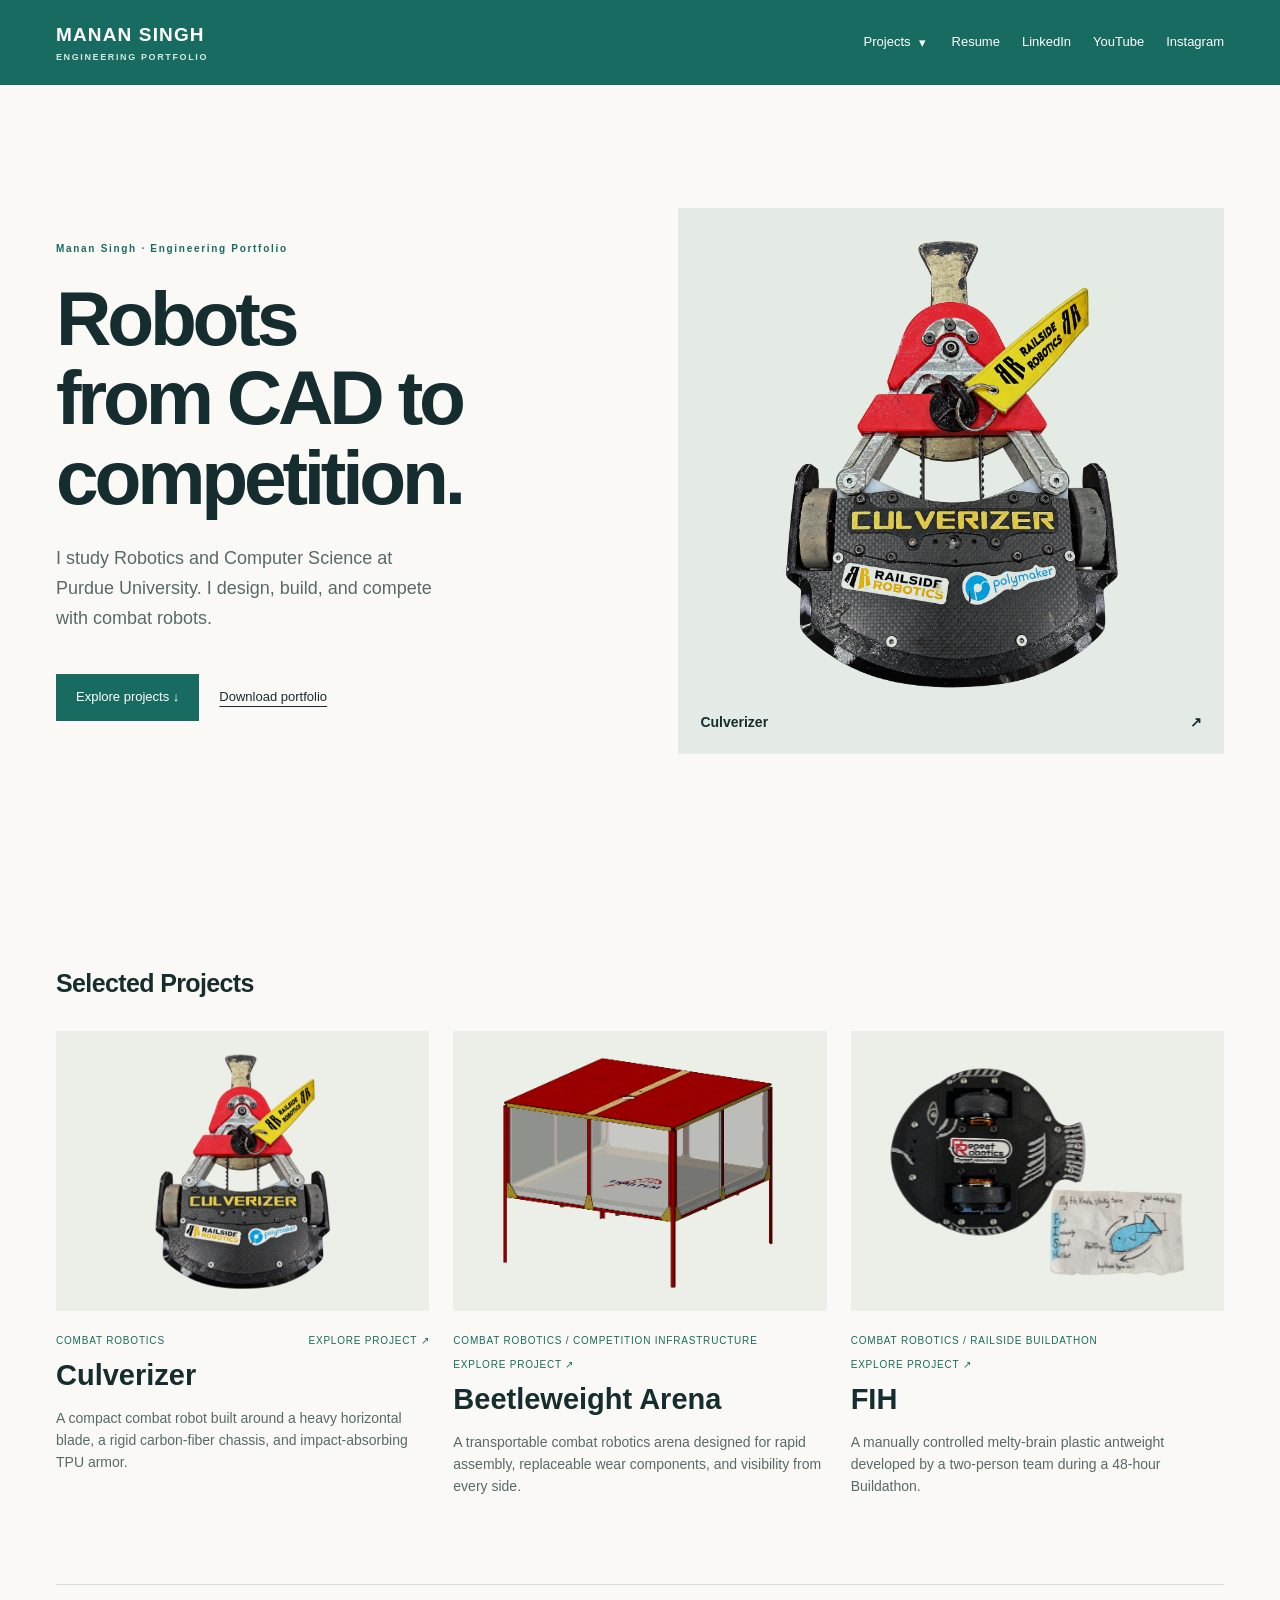
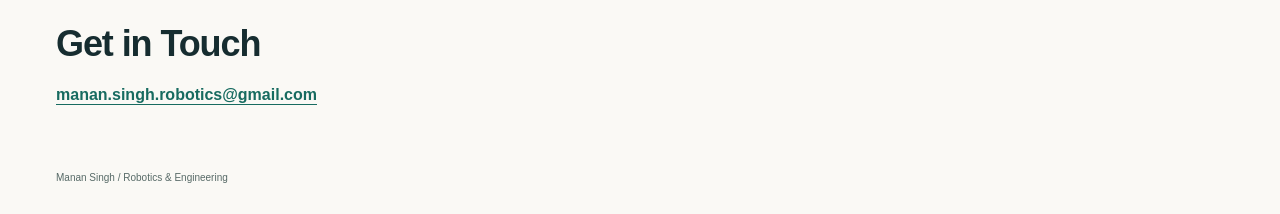
==== commit 6e132890: "Redesign engineering portfolio homepage" ====
--- a/index.html
+++ b/index.html
@@ -1 +1 @@
-<!doctype html><html lang="en"><head><meta charset="utf-8"><meta name="viewport" content="width=device-width, initial-scale=1"><title>Home | Manan Singh</title><meta name="description" content="I study Robotics and Computer Science at Purdue University. I&#x27;m passionate about building robots and automation solutions that make the world a better place. For fun, I build and compete with BattleBots."><meta property="og:type" content="website"><meta property="og:title" content="Home | Manan Singh"><meta property="og:description" content="I study Robotics and Computer Science at Purdue University. I&#x27;m passionate about building robots and automation solutions that make the world a better place. For fun, I build and compete with BattleBots."><meta name="twitter:title" content="Home | Manan Singh"><meta name="twitter:description" content="I study Robotics and Computer Science at Purdue University. I&#x27;m passionate about building robots and automation solutions that make the world a better place. For fun, I build and compete with BattleBots."><meta name="twitter:card" content="summary"><link rel="stylesheet" href="style.css"></head><body><a class="skip" href="#main">Skip to content</a><header><a class="wordmark" href="index.html">MANAN SINGH<span>ENGINEERING PORTFOLIO</span></a><nav aria-label="Main navigation"><div class="projects-nav"><a href="index.html#work">Projects</a><details><summary aria-label="Show project categories">▾</summary></details><div class="projects-menu"><a href="combat-robotics.html">Combat Robotics</a></div></div><a href="documents/resume.pdf">Resume</a><a href="https://www.linkedin.com/in/manansingh18" target="_blank" rel="noopener noreferrer">LinkedIn</a><a href="https://www.youtube.com/@phenom4n4n" target="_blank" rel="noopener noreferrer">YouTube</a><a href="https://www.instagram.com/theboilerbreaker/" target="_blank" rel="noopener noreferrer">Instagram</a></nav></header><main id="main"><section class="hero"><div><h1>Hi, I&#x27;m Manan.</h1><p class="lead">I study Robotics and Computer Science at Purdue University. I&#x27;m passionate about building robots and automation solutions that make the world a better place. For fun, I build and compete with BattleBots.</p><a class="button" href="#work">Explore the work ↓</a><a class="text-link" href="portfolio.pdf">Download portfolio ↗</a></div><figure><img src="media/culverizer-photo-cutout.png" alt="Culverizer with its background removed, showing the chassis, weapon, and attached safety tag." loading="lazy"><figcaption>01 / CULVERIZER — 3 LB COMBAT ROBOT</figcaption></figure></section><section id="work"><div class="section-heading"><h2>Explore my projects.</h2><span>01—03 / PROJECT INDEX</span></div><div class="projects"><a class="project-card" href="culverizer.html"><div class="card-image"><img src="media/culverizer-photo-cutout.png" alt="Culverizer with its background removed, showing the chassis, weapon, and attached safety tag." loading="lazy"><span class="number">01</span></div><div class="card-meta"><span>Combat robotics</span><span>Explore project ↗</span></div><h3>Culverizer</h3><p>A compact combat robot built around a heavy horizontal blade, a rigid carbon-fiber chassis, and impact-absorbing TPU armor.</p></a><a class="project-card" href="arena.html"><div class="card-image"><img src="media/arena.png" alt="Arena CAD assembly with an elevated floor and clear wall panels." loading="lazy"><span class="number">02</span></div><div class="card-meta"><span>Combat Robotics / Competition Infrastructure</span><span>Explore project ↗</span></div><h3>Beetleweight Arena</h3><p>A transportable combat robotics arena designed for rapid assembly, replaceable wear components, and visibility from every side.</p></a><a class="project-card" href="fih.html"><div class="card-image"><img src="media/fih-finished-cutout-draft.png" alt="FIH with its original fish concept sketch." loading="lazy"><span class="number">03</span></div><div class="card-meta"><span>Combat robotics / Railside Buildathon</span><span>Explore project ↗</span></div><h3>FIH</h3><p>A manually controlled melty-brain plastic antweight developed by a two-person team during a 48-hour Buildathon.</p></a></div></section><section class="closing"><p class="eyebrow">A LITTLE ABOUT ME</p><h2>Curious about how things work.</h2><p>This is a home for the things I build and the work behind them. Explore my engineering projects, see the robots in action on YouTube, or follow along on Instagram.</p><p>Get in touch: <a class="section-link" href="mailto:manan.singh.robotics@gmail.com">manan.singh.robotics@gmail.com</a></p><a class="text-link" href="portfolio.pdf">Take the work with you — PDF ↗</a></section></main><footer><span>Manan Singh / Robotics &amp; Engineering</span></footer></body></html>+<!doctype html><html lang="en"><head><meta charset="utf-8"><meta name="viewport" content="width=device-width, initial-scale=1"><title>Home | Manan Singh</title><meta name="description" content="I study Robotics and Computer Science at Purdue University. I&#x27;m passionate about building robots and automation solutions that make the world a better place. For fun, I build and compete with BattleBots."><meta property="og:type" content="website"><meta property="og:title" content="Home | Manan Singh"><meta property="og:description" content="I study Robotics and Computer Science at Purdue University. I&#x27;m passionate about building robots and automation solutions that make the world a better place. For fun, I build and compete with BattleBots."><meta name="twitter:title" content="Home | Manan Singh"><meta name="twitter:description" content="I study Robotics and Computer Science at Purdue University. I&#x27;m passionate about building robots and automation solutions that make the world a better place. For fun, I build and compete with BattleBots."><meta name="twitter:card" content="summary"><link rel="stylesheet" href="style.css"></head><body><a class="skip" href="#main">Skip to content</a><header><a class="wordmark" href="index.html">MANAN SINGH<span>ENGINEERING PORTFOLIO</span></a><nav aria-label="Main navigation"><div class="projects-nav"><a href="index.html#work">Projects</a><details><summary aria-label="Show project categories" aria-controls="projects-menu">▾</summary></details><div class="projects-menu" id="projects-menu"><a href="combat-robotics.html">Combat Robotics</a></div></div><a href="documents/resume.pdf">Resume</a><a href="https://www.linkedin.com/in/manansingh18" target="_blank" rel="noopener noreferrer">LinkedIn</a><a href="https://www.youtube.com/@phenom4n4n" target="_blank" rel="noopener noreferrer">YouTube</a><a href="https://www.instagram.com/theboilerbreaker/" target="_blank" rel="noopener noreferrer">Instagram</a></nav></header><main id="main"><section class="hero home-hero"><div class="home-intro" data-enter><p class="eyebrow">Manan Singh · Engineering Portfolio</p><h1>Robots from CAD to competition.</h1><p class="lead">I study Robotics and Computer Science at Purdue University. I design, build, and compete with combat robots.</p><a class="button" href="#work">Explore projects <span aria-hidden="true">↓</span></a><a class="text-link" href="portfolio.pdf">Download portfolio</a></div><a class="home-feature" href="culverizer.html" aria-label="View Culverizer"><img src="media/culverizer-photo-cutout.png" alt="Culverizer with its background removed, showing the chassis, weapon, and attached safety tag." width="1086" height="1448" fetchpriority="high"><span>Culverizer <span aria-hidden="true">↗</span></span></a></section><section id="work" class="home-work"><div class="section-heading"><h2>Selected Projects</h2></div><div class="projects"><a class="project-card" href="culverizer.html"><div class="card-image"><img src="media/culverizer-photo-cutout.png" alt="Culverizer with its background removed, showing the chassis, weapon, and attached safety tag." width="1086" height="1448" loading="lazy"><span class="number">01</span></div><div class="card-meta"><span>Combat robotics</span><span>Explore project ↗</span></div><h3>Culverizer</h3><p>A compact combat robot built around a heavy horizontal blade, a rigid carbon-fiber chassis, and impact-absorbing TPU armor.</p></a><a class="project-card" href="arena.html"><div class="card-image"><img src="media/arena.png" alt="Arena CAD assembly with an elevated floor and clear wall panels." width="1500" height="1130" loading="lazy"><span class="number">02</span></div><div class="card-meta"><span>Combat Robotics / Competition Infrastructure</span><span>Explore project ↗</span></div><h3>Beetleweight Arena</h3><p>A transportable combat robotics arena designed for rapid assembly, replaceable wear components, and visibility from every side.</p></a><a class="project-card" href="fih.html"><div class="card-image"><img src="media/fih-finished-cutout-draft.png" alt="FIH with its original fish concept sketch." width="1448" height="1086" loading="lazy"><span class="number">03</span></div><div class="card-meta"><span>Combat robotics / Railside Buildathon</span><span>Explore project ↗</span></div><h3>FIH</h3><p>A manually controlled melty-brain plastic antweight developed by a two-person team during a 48-hour Buildathon.</p></a></div></section><section class="closing home-contact"><h2>Get in Touch</h2><a class="section-link" href="mailto:manan.singh.robotics@gmail.com">manan.singh.robotics@gmail.com</a></section></main><footer><span>Manan Singh / Robotics &amp; Engineering</span></footer><script src="navigation.js" defer></script></body></html>
--- a/style.css
+++ b/style.css
@@ -162,3 +162,42 @@
 
 /* Reserve the same scrollbar space on short and long pages. */
 html{overflow-y:scroll}
+/* Keep the header stable and the navigation usable at narrow widths. */
+body>header{transition:none}
+@media(max-width:760px){body>header{align-items:flex-start;flex-direction:column;gap:14px}body>header nav{width:100%;justify-content:flex-start;flex-wrap:wrap;gap:10px 18px}}
+.image-viewer{overscroll-behavior:contain}
+.image-viewer-controls{position:fixed;top:18px;left:22px;display:flex;gap:8px;z-index:1}
+.image-viewer-controls button{min-width:44px;min-height:44px;padding:6px 12px;border:1px solid #fff;background:#162d30;color:#fff;cursor:pointer;font-size:16px}
+.image-viewer-controls button:hover{background:#176b60}
+.image-viewer-controls button:focus-visible{outline:3px solid white;outline-offset:3px}
+/* Homepage layout */
+.home-hero{min-height:calc(100svh - 92px);grid-template-columns:minmax(0,1fr) minmax(0,1fr);gap:clamp(32px,6vw,96px);padding:48px 0 64px}
+.home-intro h1{font-size:clamp(46px,6vw,84px);text-wrap:balance}
+.home-intro .lead{max-width:38ch}
+.home-feature{position:relative;display:grid;place-items:center;min-width:0;aspect-ratio:1;background:#e4ebe4;overflow:hidden;padding:30px 30px 66px}
+.home-feature img{display:block;width:100%;height:100%;min-height:0;object-fit:contain;mix-blend-mode:multiply;transition:transform .24s ease}
+.home-feature>span{position:absolute;bottom:20px;left:22px;right:22px;display:flex;justify-content:space-between;font-size:14px;font-weight:700}
+.home-feature:hover img{transform:scale(1.03)}
+.home-work{padding:42px 0;scroll-margin-top:16px}
+.home-work .projects{grid-template-columns:repeat(3,minmax(0,1fr));gap:24px}
+.home-work .card-image{height:auto;aspect-ratio:4 / 3}
+.home-work .number{display:none}
+.home-work .card-meta{gap:8px;flex-wrap:wrap}
+.home-work .project-card{transition:transform .2s ease}
+.home-work .project-card:hover{transform:translateY(-2px)}
+.home-contact{border-top:1px solid var(--line);padding:30px 0 40px}
+.home-contact h2{margin-bottom:10px;text-wrap:balance}
+.home-contact a{overflow-wrap:anywhere}
+@media(max-width:760px){
+  .home-hero{min-height:0;grid-template-columns:1fr;gap:30px;padding:42px 0}
+  .home-feature{max-width:520px;width:100%}
+  .home-work .projects{grid-template-columns:1fr}
+}
+@media(prefers-reduced-motion:no-preference){
+  .home-intro[data-enter]{animation:home-intro-in .45s ease-out both}
+  @keyframes home-intro-in{from{opacity:0;transform:translateY(9px)}to{opacity:1;transform:translateY(0)}}
+}
+@media(prefers-reduced-motion:reduce){
+  .home-feature img,.home-work .project-card{transition:none}
+  .home-feature:hover img,.home-work .project-card:hover{transform:none}
+}
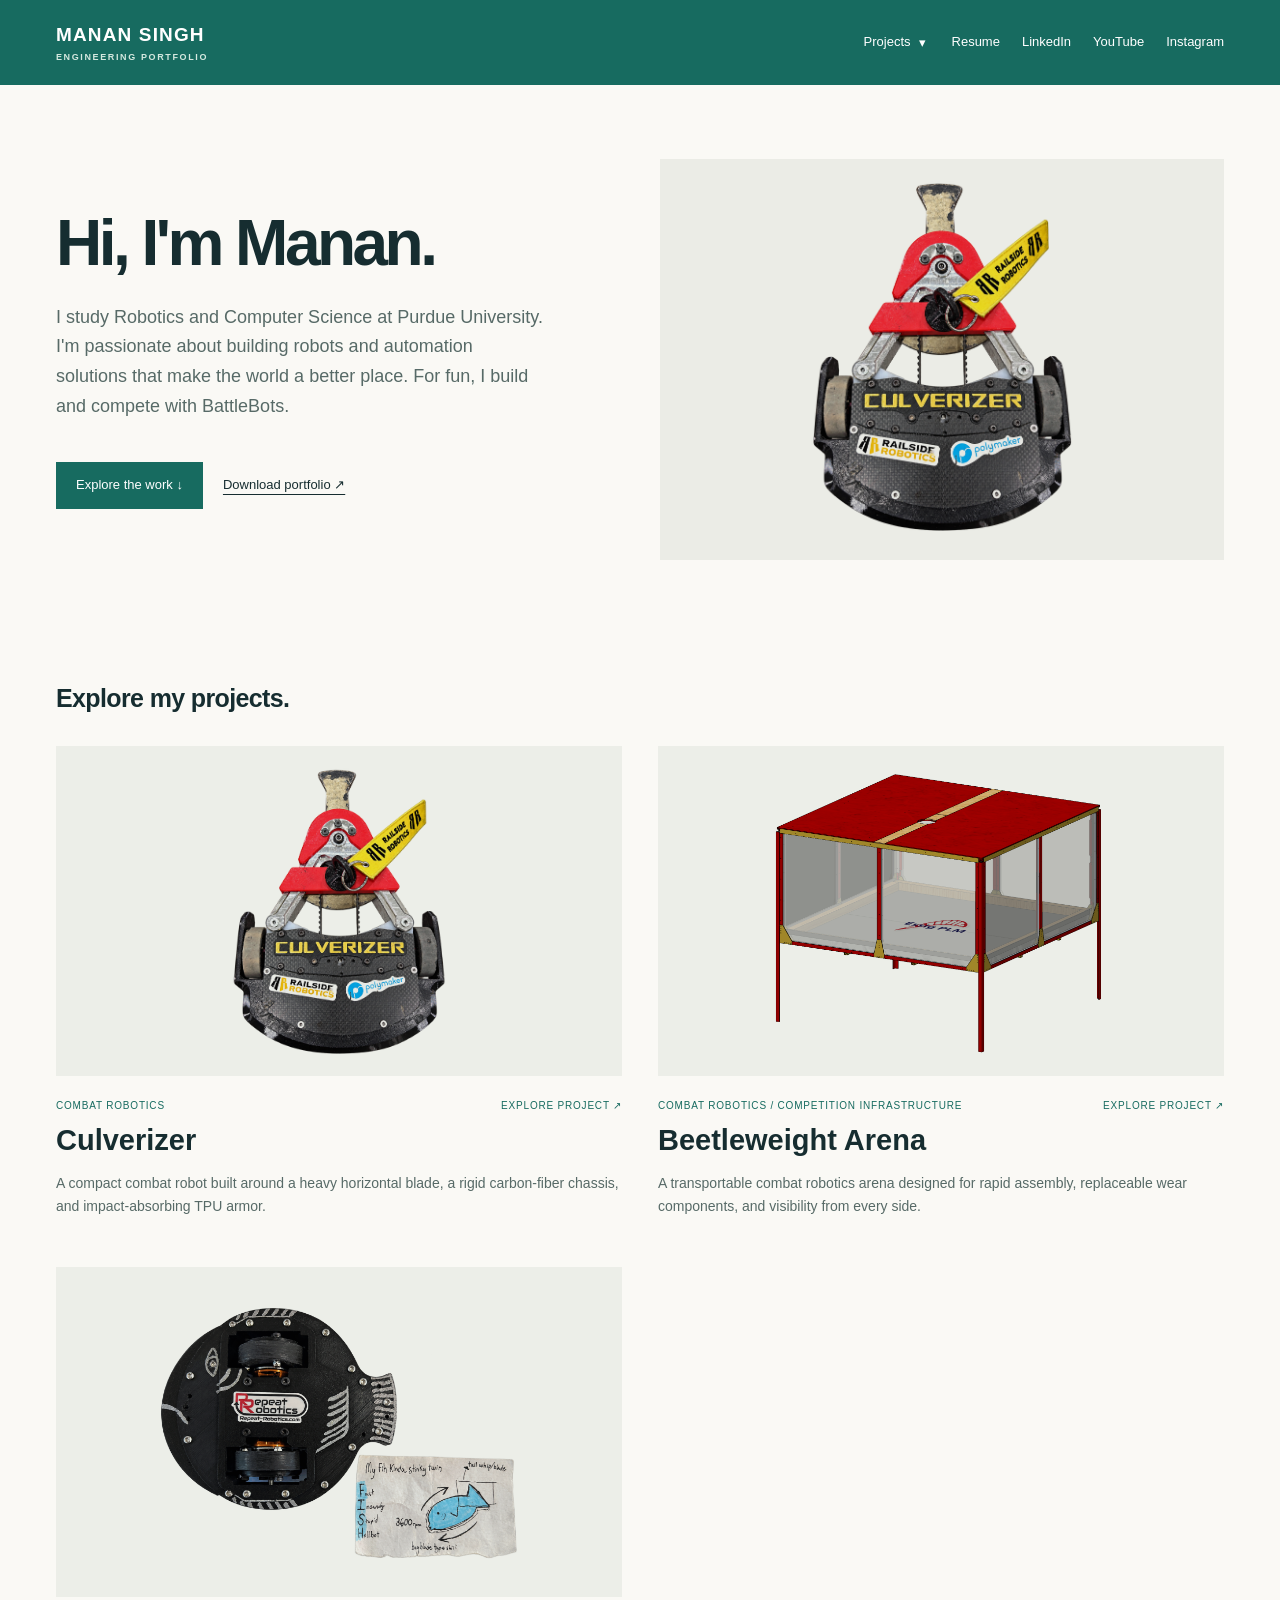
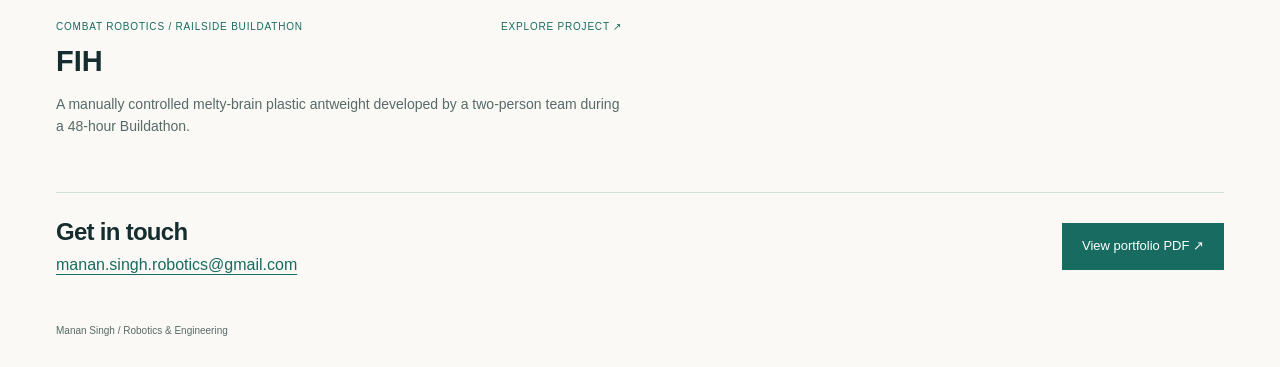
==== commit 440d7b9a: "Refine homepage and mobile portfolio layouts" ====
--- a/index.html
+++ b/index.html
@@ -1 +1 @@
-<!doctype html><html lang="en"><head><meta charset="utf-8"><meta name="viewport" content="width=device-width, initial-scale=1"><title>Home | Manan Singh</title><meta name="description" content="I study Robotics and Computer Science at Purdue University. I&#x27;m passionate about building robots and automation solutions that make the world a better place. For fun, I build and compete with BattleBots."><meta property="og:type" content="website"><meta property="og:title" content="Home | Manan Singh"><meta property="og:description" content="I study Robotics and Computer Science at Purdue University. I&#x27;m passionate about building robots and automation solutions that make the world a better place. For fun, I build and compete with BattleBots."><meta name="twitter:title" content="Home | Manan Singh"><meta name="twitter:description" content="I study Robotics and Computer Science at Purdue University. I&#x27;m passionate about building robots and automation solutions that make the world a better place. For fun, I build and compete with BattleBots."><meta name="twitter:card" content="summary"><link rel="stylesheet" href="style.css"></head><body><a class="skip" href="#main">Skip to content</a><header><a class="wordmark" href="index.html">MANAN SINGH<span>ENGINEERING PORTFOLIO</span></a><nav aria-label="Main navigation"><div class="projects-nav"><a href="index.html#work">Projects</a><details><summary aria-label="Show project categories" aria-controls="projects-menu">▾</summary></details><div class="projects-menu" id="projects-menu"><a href="combat-robotics.html">Combat Robotics</a></div></div><a href="documents/resume.pdf">Resume</a><a href="https://www.linkedin.com/in/manansingh18" target="_blank" rel="noopener noreferrer">LinkedIn</a><a href="https://www.youtube.com/@phenom4n4n" target="_blank" rel="noopener noreferrer">YouTube</a><a href="https://www.instagram.com/theboilerbreaker/" target="_blank" rel="noopener noreferrer">Instagram</a></nav></header><main id="main"><section class="hero home-hero"><div class="home-intro" data-enter><p class="eyebrow">Manan Singh · Engineering Portfolio</p><h1>Robots from CAD to competition.</h1><p class="lead">I study Robotics and Computer Science at Purdue University. I design, build, and compete with combat robots.</p><a class="button" href="#work">Explore projects <span aria-hidden="true">↓</span></a><a class="text-link" href="portfolio.pdf">Download portfolio</a></div><a class="home-feature" href="culverizer.html" aria-label="View Culverizer"><img src="media/culverizer-photo-cutout.png" alt="Culverizer with its background removed, showing the chassis, weapon, and attached safety tag." width="1086" height="1448" fetchpriority="high"><span>Culverizer <span aria-hidden="true">↗</span></span></a></section><section id="work" class="home-work"><div class="section-heading"><h2>Selected Projects</h2></div><div class="projects"><a class="project-card" href="culverizer.html"><div class="card-image"><img src="media/culverizer-photo-cutout.png" alt="Culverizer with its background removed, showing the chassis, weapon, and attached safety tag." width="1086" height="1448" loading="lazy"><span class="number">01</span></div><div class="card-meta"><span>Combat robotics</span><span>Explore project ↗</span></div><h3>Culverizer</h3><p>A compact combat robot built around a heavy horizontal blade, a rigid carbon-fiber chassis, and impact-absorbing TPU armor.</p></a><a class="project-card" href="arena.html"><div class="card-image"><img src="media/arena.png" alt="Arena CAD assembly with an elevated floor and clear wall panels." width="1500" height="1130" loading="lazy"><span class="number">02</span></div><div class="card-meta"><span>Combat Robotics / Competition Infrastructure</span><span>Explore project ↗</span></div><h3>Beetleweight Arena</h3><p>A transportable combat robotics arena designed for rapid assembly, replaceable wear components, and visibility from every side.</p></a><a class="project-card" href="fih.html"><div class="card-image"><img src="media/fih-finished-cutout-draft.png" alt="FIH with its original fish concept sketch." width="1448" height="1086" loading="lazy"><span class="number">03</span></div><div class="card-meta"><span>Combat robotics / Railside Buildathon</span><span>Explore project ↗</span></div><h3>FIH</h3><p>A manually controlled melty-brain plastic antweight developed by a two-person team during a 48-hour Buildathon.</p></a></div></section><section class="closing home-contact"><h2>Get in Touch</h2><a class="section-link" href="mailto:manan.singh.robotics@gmail.com">manan.singh.robotics@gmail.com</a></section></main><footer><span>Manan Singh / Robotics &amp; Engineering</span></footer><script src="navigation.js" defer></script></body></html>+<!doctype html><html lang="en"><head><meta charset="utf-8"><meta name="viewport" content="width=device-width, initial-scale=1"><title>Home | Manan Singh</title><meta name="description" content="I study Robotics and Computer Science at Purdue University. I&#x27;m passionate about building robots and automation solutions that make the world a better place. For fun, I build and compete with BattleBots."><meta property="og:type" content="website"><meta property="og:title" content="Home | Manan Singh"><meta property="og:description" content="I study Robotics and Computer Science at Purdue University. I&#x27;m passionate about building robots and automation solutions that make the world a better place. For fun, I build and compete with BattleBots."><meta name="twitter:title" content="Home | Manan Singh"><meta name="twitter:description" content="I study Robotics and Computer Science at Purdue University. I&#x27;m passionate about building robots and automation solutions that make the world a better place. For fun, I build and compete with BattleBots."><meta name="twitter:card" content="summary"><link rel="stylesheet" href="style.css"></head><body><a class="skip" href="#main">Skip to content</a><header><a class="wordmark" href="index.html">MANAN SINGH<span>ENGINEERING PORTFOLIO</span></a><nav aria-label="Main navigation"><div class="projects-nav"><a href="index.html#work">Projects</a><details><summary aria-label="Show project categories" aria-controls="projects-menu">▾</summary></details><div class="projects-menu" id="projects-menu"><a href="combat-robotics.html">Combat Robotics</a></div></div><a href="documents/resume.pdf">Resume</a><a href="https://www.linkedin.com/in/manansingh18" target="_blank" rel="noopener noreferrer">LinkedIn</a><a href="https://www.youtube.com/@phenom4n4n" target="_blank" rel="noopener noreferrer">YouTube</a><a href="https://www.instagram.com/theboilerbreaker/" target="_blank" rel="noopener noreferrer">Instagram</a></nav></header><main id="main"><section class="hero"><div><h1>Hi, I&#x27;m Manan.</h1><p class="lead">I study Robotics and Computer Science at Purdue University. I&#x27;m passionate about building robots and automation solutions that make the world a better place. For fun, I build and compete with BattleBots.</p><a class="button" href="#work">Explore the work ↓</a><a class="text-link" href="portfolio.pdf">Download portfolio ↗</a></div><figure><img src="media/culverizer-photo-cutout.png" alt="Culverizer with its background removed, showing the chassis, weapon, and attached safety tag." width="1086" height="1448" fetchpriority="high"></figure></section><section id="work"><div class="section-heading"><h2>Explore my projects.</h2></div><div class="projects"><a class="project-card" href="culverizer.html"><div class="card-image"><img src="media/culverizer-photo-cutout.png" alt="Culverizer with its background removed, showing the chassis, weapon, and attached safety tag." width="1086" height="1448" loading="lazy"></div><div class="card-meta"><span>Combat robotics</span><span>Explore project ↗</span></div><h3>Culverizer</h3><p>A compact combat robot built around a heavy horizontal blade, a rigid carbon-fiber chassis, and impact-absorbing TPU armor.</p></a><a class="project-card" href="arena.html"><div class="card-image"><img src="media/arena.png" alt="Arena CAD assembly with an elevated floor and clear wall panels." width="1500" height="1130" loading="lazy"></div><div class="card-meta"><span>Combat Robotics / Competition Infrastructure</span><span>Explore project ↗</span></div><h3>Beetleweight Arena</h3><p>A transportable combat robotics arena designed for rapid assembly, replaceable wear components, and visibility from every side.</p></a><a class="project-card" href="fih.html"><div class="card-image"><img src="media/fih-finished-cutout-draft.png" alt="FIH with its original fish concept sketch." width="1448" height="1086" loading="lazy"></div><div class="card-meta"><span>Combat robotics / Railside Buildathon</span><span>Explore project ↗</span></div><h3>FIH</h3><p>A manually controlled melty-brain plastic antweight developed by a two-person team during a 48-hour Buildathon.</p></a></div></section><section class="closing homepage-contact" aria-labelledby="contact-title"><div><h2 id="contact-title">Get in touch</h2><a class="section-link" href="mailto:manan.singh.robotics@gmail.com">manan.singh.robotics@gmail.com</a></div><a class="button" href="portfolio.pdf">View portfolio PDF <span aria-hidden="true">↗</span></a></section></main><footer><span>Manan Singh / Robotics &amp; Engineering</span></footer><script src="navigation.js" defer></script></body></html>
--- a/style.css
+++ b/style.css
@@ -170,34 +170,23 @@
 .image-viewer-controls button{min-width:44px;min-height:44px;padding:6px 12px;border:1px solid #fff;background:#162d30;color:#fff;cursor:pointer;font-size:16px}
 .image-viewer-controls button:hover{background:#176b60}
 .image-viewer-controls button:focus-visible{outline:3px solid white;outline-offset:3px}
-/* Homepage layout */
-.home-hero{min-height:calc(100svh - 92px);grid-template-columns:minmax(0,1fr) minmax(0,1fr);gap:clamp(32px,6vw,96px);padding:48px 0 64px}
-.home-intro h1{font-size:clamp(46px,6vw,84px);text-wrap:balance}
-.home-intro .lead{max-width:38ch}
-.home-feature{position:relative;display:grid;place-items:center;min-width:0;aspect-ratio:1;background:#e4ebe4;overflow:hidden;padding:30px 30px 66px}
-.home-feature img{display:block;width:100%;height:100%;min-height:0;object-fit:contain;mix-blend-mode:multiply;transition:transform .24s ease}
-.home-feature>span{position:absolute;bottom:20px;left:22px;right:22px;display:flex;justify-content:space-between;font-size:14px;font-weight:700}
-.home-feature:hover img{transform:scale(1.03)}
-.home-work{padding:42px 0;scroll-margin-top:16px}
-.home-work .projects{grid-template-columns:repeat(3,minmax(0,1fr));gap:24px}
-.home-work .card-image{height:auto;aspect-ratio:4 / 3}
-.home-work .number{display:none}
-.home-work .card-meta{gap:8px;flex-wrap:wrap}
-.home-work .project-card{transition:transform .2s ease}
-.home-work .project-card:hover{transform:translateY(-2px)}
-.home-contact{border-top:1px solid var(--line);padding:30px 0 40px}
-.home-contact h2{margin-bottom:10px;text-wrap:balance}
-.home-contact a{overflow-wrap:anywhere}
+
+/* Homepage contact strip */
+.closing.homepage-contact{display:flex;align-items:center;justify-content:space-between;flex-wrap:wrap;gap:16px 24px;margin-top:40px;padding:24px 0;border-top:1px solid var(--line)}
+.homepage-contact h2{font-size:24px;line-height:1.25;margin:0 0 5px}
+.homepage-contact .section-link{font-weight:400;overflow-wrap:anywhere}
+.homepage-contact .button{margin:0}
+.homepage-contact .button:hover{background:var(--ink)}
+
+/* Keep project cards and technical images readable on phones. */
+.card-meta{align-items:baseline;gap:10px}
+.card-meta span:last-child{flex:none;white-space:nowrap}
 @media(max-width:760px){
-  .home-hero{min-height:0;grid-template-columns:1fr;gap:30px;padding:42px 0}
-  .home-feature{max-width:520px;width:100%}
-  .home-work .projects{grid-template-columns:1fr}
+  .robot-facts{height:auto}
+  .robot-facts dl{grid-template-columns:repeat(2,minmax(0,1fr));grid-auto-rows:auto;gap:0 16px;overflow:visible}
+  .robot-facts dl>div{justify-content:flex-start}
+  .project-section figure:not(.text-height-image):not(:has(.image-expand + .image-expand))>.image-expand:not(.results-photo .image-expand){height:auto}
+  .project-section figure:not(.text-height-image):not(:has(.image-expand + .image-expand)):not(.results-photo)>.image-expand img{height:auto;max-height:290px}
+  .project-section figure:has(.section-image-item){grid-template-columns:1fr}
+  html:has(meta[property="og:title"][content^="FIH |"]) .gallery-section .image-expand img{object-fit:contain}
 }
-@media(prefers-reduced-motion:no-preference){
-  .home-intro[data-enter]{animation:home-intro-in .45s ease-out both}
-  @keyframes home-intro-in{from{opacity:0;transform:translateY(9px)}to{opacity:1;transform:translateY(0)}}
-}
-@media(prefers-reduced-motion:reduce){
-  .home-feature img,.home-work .project-card{transition:none}
-  .home-feature:hover img,.home-work .project-card:hover{transform:none}
-}
